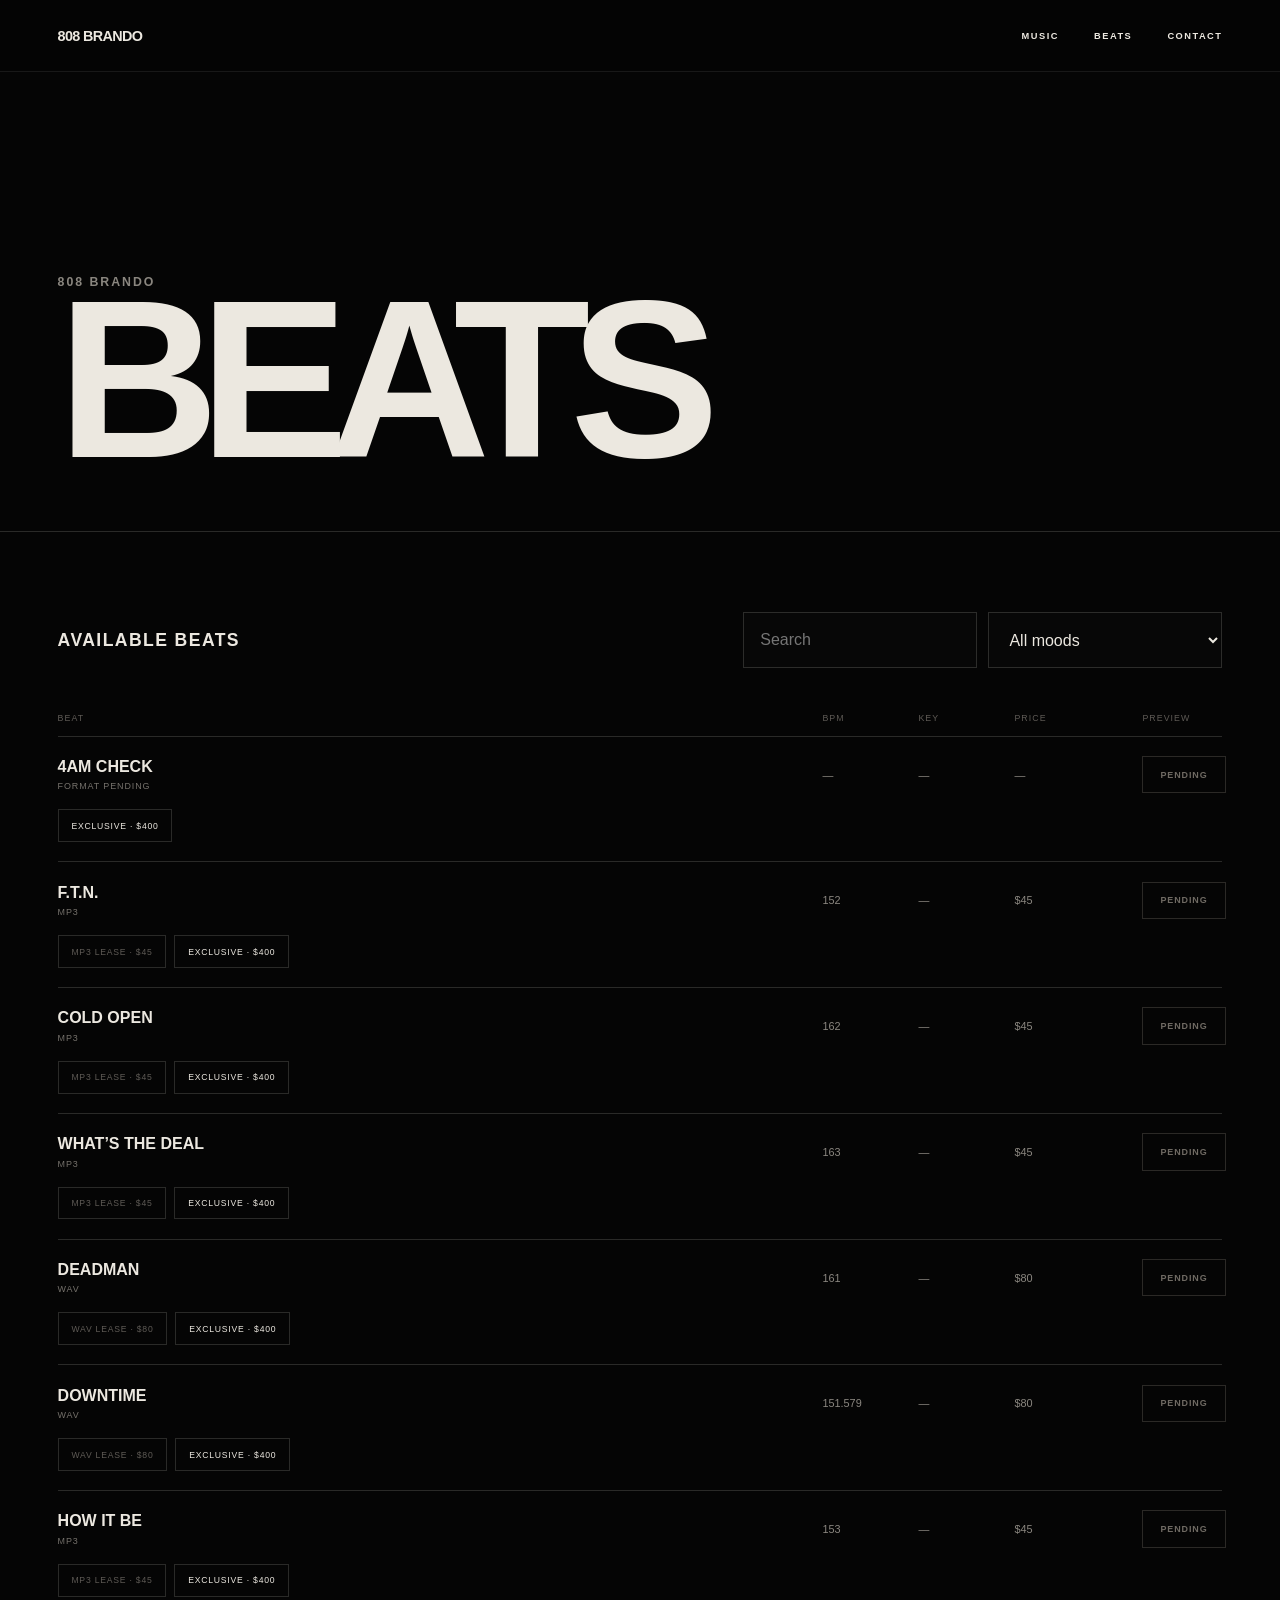
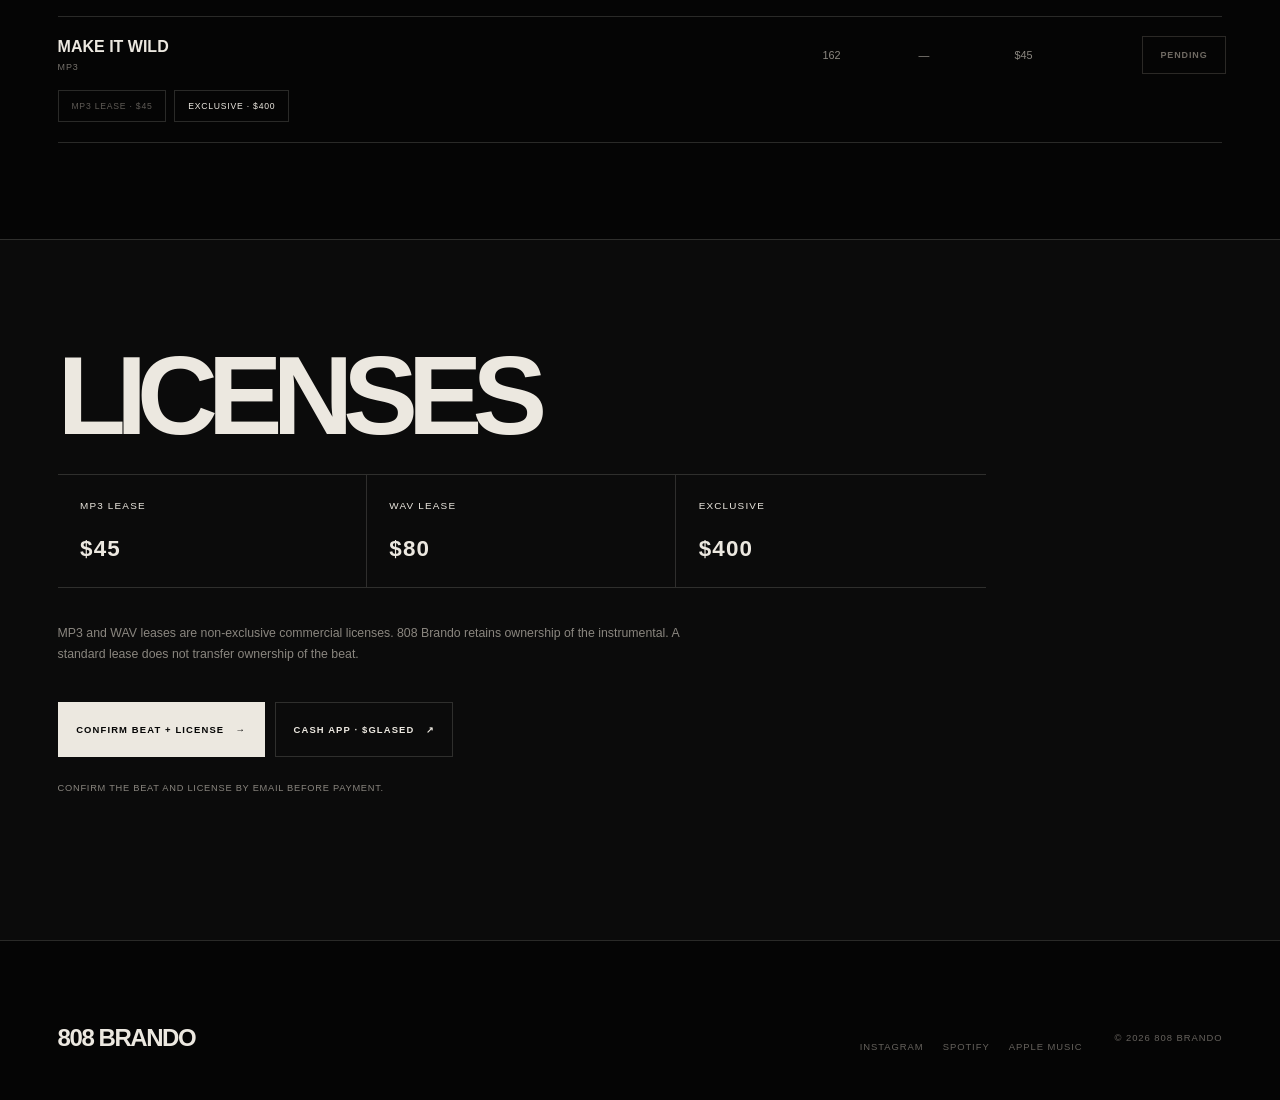
==== beats/index.html @ 71d43105 "Complete beats sharing metadata" ====
<!doctype html>
<html lang="en">
  <head>
    <meta charset="UTF-8" />
    <meta name="viewport" content="width=device-width, initial-scale=1" />
    <meta name="theme-color" content="#050505" />
    <meta name="description" content="808 Brando beats, previews, lease options, and contact." />
    <link rel="canonical" href="https://808brando.com/beats/" />
    <meta property="og:title" content="808 Brando — Beat Store" />
    <meta property="og:description" content="Beats, previews, lease options, and contact." />
    <meta property="og:type" content="website" />
    <meta property="og:url" content="https://808brando.com/beats/" />
    <meta property="og:image" content="https://808brando.com/4C8C915B-4C05-4F03-BF55-5BFD5AE3C4B6.png" />
    <meta name="twitter:card" content="summary_large_image" />
    <title>808 Brando — Beat Store</title>
    <link rel="icon" href="../assets/favicon.svg" type="image/svg+xml" />
    <link rel="stylesheet" href="../styles.css" />
    <script src="../script.js" defer></script>
  </head>
  <body data-page="beats">
    <a class="skip-link" href="#beat-store">Skip to beats</a>
    <header class="site-header" id="top">
      <a class="mini-mark" href="../index.html" aria-label="808 Brando home">808 Brando</a>
      <button class="menu-toggle" type="button" aria-expanded="false" aria-controls="site-nav"><span class="sr-only">Open menu</span><span></span><span></span></button>
      <nav class="site-nav" id="site-nav" aria-label="Primary navigation">
        <a href="../index.html#music">Music</a><a href="#beat-store">Beats</a><a href="../index.html#contact">Contact</a>
      </nav>
    </header>
    <main id="beat-store" class="store-page">
      <header class="store-hero"><p class="store-artist">808 Brando</p><h1>Beats</h1></header>
      <section class="store-interface" aria-labelledby="inventory-title">
        <div class="store-toolbar"><h2 id="inventory-title">Available beats</h2><div class="store-filters"><label><span class="sr-only">Search beats</span><input id="beat-search" type="search" placeholder="Search" /></label><label><span class="sr-only">Filter by mood</span><select id="beat-mood"><option value="">All moods</option></select></label></div></div>
        <div class="beat-table-head" aria-hidden="true"><span>Beat</span><span>BPM</span><span>Key</span><span>Price</span><span>Preview</span></div>
        <div class="beat-list" id="beat-list"></div>
      </section>
      <section class="license-note" aria-labelledby="licenses-title"><h2 id="licenses-title">Licenses</h2><div class="pricing-grid"><div><span>MP3 Lease</span><strong>$45</strong></div><div><span>WAV Lease</span><strong>$80</strong></div><div><span>Exclusive</span><strong>$400</strong></div></div><p>MP3 and WAV leases are non-exclusive commercial licenses. 808 Brando retains ownership of the instrumental. A standard lease does not transfer ownership of the beat.</p><div class="payment-actions"><a class="action action-light" href="mailto:contact@808brando.com?subject=Beat%20purchase%20inquiry">Confirm Beat + License <span aria-hidden="true">→</span></a><a class="action" href="https://cash.app/$Glased" target="_blank" rel="noopener" aria-label="Open Cash App for Glased">Cash App · $Glased <span aria-hidden="true">↗</span></a></div><p class="payment-note">Confirm the beat and license by email before payment.</p></section>
    </main>
    <footer class="site-footer"><a href="../index.html" class="footer-mark">808 Brando</a><nav aria-label="Artist links"><a href="https://www.instagram.com/808brando_" target="_blank" rel="noopener">Instagram</a><a href="https://open.spotify.com/artist/403LEb2BrQdkKDsTrq62Lx" target="_blank" rel="noopener">Spotify</a><a href="https://music.apple.com/us/artist/808-brando/1687278750" target="_blank" rel="noopener">Apple Music</a></nav><p>© <span id="year"></span> 808 Brando</p></footer>
  </body>
</html>
---- styles.css ----
:root{--black:#050505;--panel:#0b0b0b;--panel-2:#111;--white:#ece8e0;--muted:#77736d;--line:rgba(236,232,224,.16);--red:#a51c1c;--max:1440px;--pad:clamp(1.15rem,4.5vw,4.5rem)}
*{box-sizing:border-box}html{scroll-behavior:smooth;scroll-padding-top:4rem;background:var(--black)}body{margin:0;overflow-x:hidden;background:var(--black);color:var(--white);font-family:Arial,Helvetica,sans-serif}img{display:block;max-width:100%}a{color:inherit;text-decoration:none}button,input,select,textarea{font:inherit;color:inherit}button,a,select{touch-action:manipulation}button:focus-visible,a:focus-visible,input:focus-visible,select:focus-visible,textarea:focus-visible{outline:2px solid var(--white);outline-offset:3px}::selection{background:var(--red);color:#fff}
.sr-only,.skip-link:not(:focus){position:absolute;width:1px;height:1px;margin:-1px;padding:0;overflow:hidden;clip:rect(0,0,0,0);white-space:nowrap;border:0}.skip-link:focus{position:fixed;z-index:100;top:1rem;left:1rem;padding:.75rem 1rem;background:var(--white);color:var(--black)}
.site-header{position:fixed;z-index:50;top:0;left:0;right:0;height:4rem;display:flex;align-items:center;justify-content:space-between;padding:0 var(--pad);border-bottom:1px solid rgba(255,255,255,.08);background:rgba(5,5,5,.94);backdrop-filter:blur(12px)}.mini-mark{font-size:.9rem;font-weight:900;letter-spacing:-.05em}.menu-toggle{width:2.8rem;height:2.8rem;display:grid;place-content:center;gap:.38rem;border:0;background:transparent}.menu-toggle span:not(.sr-only){width:1.4rem;height:1px;background:currentColor}.site-nav{position:fixed;visibility:hidden;opacity:0;inset:4rem 0 0;display:flex;flex-direction:column;padding:2.4rem var(--pad);background:var(--black);transition:opacity .2s}.site-nav.open{visibility:visible;opacity:1}.site-nav a{padding:1rem 0;border-bottom:1px solid var(--line);font-size:clamp(2rem,12vw,4rem);font-weight:900;letter-spacing:-.06em;text-transform:uppercase}
.primary-project{padding:7rem var(--pad) 6rem;text-align:center}.artist-name{margin:0 auto 2rem;font-size:clamp(2.8rem,12vw,7.5rem);font-weight:900;line-height:.8;letter-spacing:-.085em;text-transform:uppercase}.primary-cover{width:min(100%,44rem);margin:0 auto;border:1px solid var(--line);background:#090909}.primary-cover img{width:100%;height:auto;object-fit:contain}.primary-release{margin:1.6rem auto 4.8rem}.primary-release h1{margin:0;font-size:clamp(3.5rem,16vw,9rem);font-weight:900;line-height:.8;letter-spacing:-.09em;text-transform:uppercase}.release-date{margin:1rem 0 0;color:var(--muted);font-size:.65rem;letter-spacing:.18em;text-transform:uppercase}
.tracklist-shell{max-width:58rem;margin:0 auto;text-align:left}.section-kicker{min-height:3.7rem;display:flex;align-items:center;justify-content:space-between;gap:1rem;border-bottom:1px solid var(--line);font-size:.58rem;letter-spacing:.14em;text-transform:uppercase}.section-kicker h2,.section-kicker h3{margin:0;font:inherit;font-weight:700}.section-kicker>span{color:var(--muted)}.tracklist{margin:0;padding:0;list-style:none}.track-row{min-height:5rem;display:grid;grid-template-columns:2rem 1fr auto;align-items:center;gap:.8rem;border-bottom:1px solid var(--line)}.track-row>span{color:#57544f;font-size:.62rem}.track-row strong{display:block;font-size:.84rem;letter-spacing:.04em;text-transform:uppercase}.track-row small{display:block;margin-top:.3rem;color:var(--muted);font-size:.58rem;letter-spacing:.09em}.audio-button{min-width:4.8rem;height:2.5rem;padding:0 .7rem;border:1px solid var(--line);background:transparent;font-size:.56rem;font-weight:700;letter-spacing:.1em;text-transform:uppercase}.audio-button:not(:disabled):hover{background:var(--white);color:var(--black)}.audio-button:disabled{color:#4e4b46}.preview-empty{color:#514e49;font-size:.7rem;text-align:center}.placeholder-row{color:#77736d}
.section-dark,.upcoming,.contact,.beats-teaser{padding:7rem var(--pad)}.section-dark{background:var(--panel)}.split-heading{max-width:var(--max);margin:0 auto 3rem;display:grid;gap:1.5rem}.section-index{margin:0 0 .8rem;color:#77736d;font-size:.6rem;font-weight:700;letter-spacing:.18em;text-transform:uppercase}.split-heading h2,.beats-copy h2,.store-hero h1,.license-note h2{margin:0;font-size:clamp(3.7rem,15vw,9rem);font-weight:900;line-height:.78;letter-spacing:-.09em;text-transform:uppercase}.split-heading>p,.beats-copy>p:not(.section-index),.store-hero>p:not(.section-index),.license-note>p:not(.section-index){max-width:25rem;margin:0;color:#8a867f;font-size:.77rem;line-height:1.65}.future-note{max-width:var(--max);margin:1rem auto 0;color:#4f4c48;font-size:.57rem;letter-spacing:.12em;text-transform:uppercase}
.vault{position:relative;border-block:1px solid #161616}.vault:before{content:'PRIVATE';position:absolute;top:5.6rem;right:var(--pad);color:#151515;font-size:clamp(4rem,16vw,11rem);font-weight:900;line-height:1;letter-spacing:-.08em;pointer-events:none}.vault .split-heading,.vault-list,.vault .future-note{position:relative}.vault-list,.release-grid,.upcoming-grid,.concept-block{max-width:var(--max);margin-left:auto;margin-right:auto}.vault-row{min-height:6rem;display:grid;grid-template-columns:1fr auto;align-items:center;gap:1rem;border-top:1px solid var(--line)}.vault-row:last-child{border-bottom:1px solid var(--line)}.vault-row>img{width:4rem;height:4rem;object-fit:cover}.vault-row>div span{color:#55514c;font-size:.55rem}.vault-row h3{margin:.2rem 0;font-size:1rem;text-transform:uppercase}.vault-row p{margin:0;color:var(--muted);font-size:.58rem;letter-spacing:.1em;text-transform:uppercase}
.empty-state,.beats-empty{min-height:9rem;display:grid;place-items:center;border-block:1px solid var(--line);color:#5d5954;font-size:.64rem;letter-spacing:.14em;text-align:center;text-transform:uppercase}.upcoming{background:var(--black)}.upcoming-grid{display:grid;border-top:1px solid var(--line)}.upcoming-card{min-height:10rem;padding:1.4rem 0;display:grid;grid-template-columns:2.2rem 1fr;align-content:center;border-bottom:1px solid var(--line)}.upcoming-card>span{color:#514e49;font-size:.57rem}.upcoming-card h3{margin:0;font-size:clamp(2rem,10vw,5rem);line-height:.9;letter-spacing:-.065em;text-transform:uppercase}.upcoming-card p{grid-column:2;margin:.6rem 0 0;color:#585550;font-size:.57rem;letter-spacing:.12em;text-transform:uppercase}.concept-block{margin-top:6rem}.concept-rail{display:grid;grid-auto-flow:column;grid-auto-columns:min(82vw,34rem);gap:1rem;overflow-x:auto;padding:1.25rem 0;scroll-snap-type:x mandatory;scrollbar-width:none}.concept-rail::-webkit-scrollbar{display:none}.concept-rail figure{margin:0;scroll-snap-align:start}.concept-rail img{width:100%;aspect-ratio:1;object-fit:cover;border:1px solid var(--line)}.concept-rail figcaption{margin-top:.75rem;color:#65615b;font-size:.56rem;letter-spacing:.12em;text-transform:uppercase}
.out-now{border-block:1px solid #161616}.release-grid{display:grid;gap:2rem}.release-card img{width:100%;height:auto;aspect-ratio:1;object-fit:cover}.release-card h3{margin:1rem 0;font-size:1.4rem;text-transform:uppercase}.stream-links{display:flex;flex-wrap:wrap;gap:.55rem}.stream-links a{padding:.75rem 1rem;border:1px solid var(--line);font-size:.57rem;font-weight:700;letter-spacing:.1em;text-transform:uppercase}.stream-links a:hover{background:var(--white);color:var(--black)}
.beats-teaser{max-width:var(--max);margin:0 auto;display:grid;gap:4rem;border-bottom:1px solid var(--line)}.beats-copy h2{font-size:clamp(5.5rem,25vw,15rem)}.beats-copy>p:not(.section-index){margin:1.2rem 0 2rem}.action{min-height:3.4rem;padding:0 1.1rem;display:inline-flex;align-items:center;justify-content:center;gap:.7rem;border:1px solid var(--line);background:transparent;font-size:.59rem;font-weight:700;letter-spacing:.12em;text-transform:uppercase}.action-light{background:var(--white);color:var(--black)}.action-light:hover{background:var(--red);color:#fff}.beats-preview{border-top:1px solid var(--line)}
.contact{background:var(--panel)}.inquiry-form{max-width:var(--max);margin:0 auto;display:grid;gap:1.2rem}.inquiry-form label>span{display:block;margin-bottom:.65rem;color:#77736d;font-size:.56rem;letter-spacing:.14em;text-transform:uppercase}input,select,textarea{width:100%;border:1px solid var(--line);border-radius:0;background:#070707;padding:1rem}input,select{min-height:3.5rem}textarea{resize:vertical}.full-field{grid-column:1/-1}.form-submit{display:flex;flex-wrap:wrap;align-items:center;gap:1rem}.form-status{margin:0;color:#77736d;font-size:.62rem;letter-spacing:.08em}.fan-signup{padding:5rem var(--pad);display:grid;gap:2.5rem;align-items:end;border-top:1px solid var(--line)}.fan-signup h2{margin:0;font-size:clamp(2.8rem,12vw,6rem);line-height:.85;letter-spacing:-.07em;text-transform:uppercase}.fan-signup>div>p:last-child{max-width:27rem;color:var(--muted);font-size:.72rem;line-height:1.6}.fan-signup form{display:grid;grid-template-columns:1fr auto}.fan-signup input{border-right:0}.fan-signup button{padding:0 1rem;border:1px solid var(--line);background:var(--white);color:var(--black);font-size:.59rem;font-weight:700;letter-spacing:.1em;text-transform:uppercase}.fan-signup .form-status{grid-column:1/-1;margin-top:.7rem}
.site-footer{min-height:12rem;padding:3rem var(--pad);display:grid;gap:2rem;align-items:end;border-top:1px solid var(--line);color:#66625d;font-size:.59rem;letter-spacing:.1em;text-transform:uppercase}.footer-mark{color:var(--white);font-size:1.5rem;font-weight:900;letter-spacing:-.06em}
.store-page{padding-top:4rem}.store-hero{min-height:58svh;padding:7rem var(--pad) 4rem;display:flex;flex-direction:column;justify-content:flex-end;border-bottom:1px solid var(--line)}.store-hero h1{font-size:clamp(4.8rem,21vw,13rem)}.store-hero>p:not(.section-index){margin-top:1.5rem}.store-interface{padding:5rem var(--pad) 8rem}.store-toolbar{max-width:var(--max);margin:0 auto 2rem;display:grid;gap:1.5rem}.store-toolbar h2{margin:0;font-size:1.1rem;letter-spacing:.08em;text-transform:uppercase}.store-filters{display:grid;grid-template-columns:1fr 1fr;gap:.7rem}.beat-table-head,.beat-list{max-width:var(--max);margin:0 auto}.beat-table-head{display:none;padding:.8rem 0;border-bottom:1px solid var(--line);color:#5f5b56;font-size:.55rem;letter-spacing:.12em;text-transform:uppercase}.beat-row{padding:1.2rem 0;display:grid;grid-template-columns:1fr auto;gap:1rem;border-bottom:1px solid var(--line)}.beat-title h3{margin:0;font-size:1rem;text-transform:uppercase}.beat-title p{margin:.35rem 0 0;color:var(--muted);font-size:.56rem;letter-spacing:.1em;text-transform:uppercase}.beat-row>span{display:none;color:#8b8780;font-size:.68rem}.beat-row>.audio-button{grid-column:2;grid-row:1}.beat-actions{grid-column:1/-1;display:flex;flex-wrap:wrap;gap:.5rem}.beat-actions a{padding:.65rem .8rem;border:1px solid var(--line);font-size:.54rem;letter-spacing:.09em;text-transform:uppercase}.license-note{padding:7rem var(--pad);border-top:1px solid var(--line);background:var(--panel)}.license-note h2{font-size:clamp(3rem,13vw,7rem)}.license-note>p:not(.section-index){margin:1.2rem 0 2rem}
.reveal{opacity:0;transform:translateY(16px);transition:opacity .55s ease,transform .55s ease}.reveal.visible{opacity:1;transform:none}
@media(min-width:700px){.site-header{height:4.5rem}.menu-toggle{display:none}.site-nav{position:static;visibility:visible;opacity:1;display:flex;flex-direction:row;gap:2.2rem;padding:0;background:none}.site-nav a{padding:.3rem 0;border:0;font-size:.58rem;letter-spacing:.16em}.primary-project{padding-top:9rem}.split-heading{grid-template-columns:1fr auto;align-items:end}.split-heading>p{text-align:right}.upcoming-grid{grid-template-columns:1fr 1fr}.upcoming-card:nth-child(odd){border-right:1px solid var(--line);padding-right:2rem}.upcoming-card:nth-child(even){padding-left:2rem}.concept-rail{grid-auto-columns:min(52vw,34rem)}.release-grid{grid-template-columns:repeat(2,1fr)}.beats-teaser{grid-template-columns:1.1fr .9fr;align-items:end}.inquiry-form{grid-template-columns:1fr 1fr}.fan-signup{grid-template-columns:1fr minmax(22rem,.7fr)}.site-footer{grid-template-columns:1fr 1fr auto}.store-toolbar{grid-template-columns:1fr auto;align-items:center}.store-filters{min-width:28rem}.beat-table-head{display:grid;grid-template-columns:minmax(15rem,1fr) 5rem 5rem 7rem 5rem;gap:1rem}.beat-row{grid-template-columns:minmax(15rem,1fr) 5rem 5rem 7rem 5rem;align-items:center}.beat-row>span{display:block}.beat-row>.audio-button{grid-column:auto;grid-row:auto}.beat-actions{grid-column:1/-1}}
@media(min-width:1050px){.primary-project{padding-bottom:9rem}.primary-release{margin-bottom:6rem}.section-dark,.upcoming,.contact,.beats-teaser{padding-top:9rem;padding-bottom:9rem}.concept-rail{grid-auto-flow:initial;grid-template-columns:repeat(5,1fr);overflow:visible}.concept-rail figcaption{font-size:.5rem}.release-grid{grid-template-columns:repeat(3,1fr)}}
@media(prefers-reduced-motion:reduce){html{scroll-behavior:auto}.reveal{opacity:1;transform:none;transition:none}}
.track-info{min-width:0;padding:.9rem 0}.track-title-button{width:100%;padding:0;display:flex;align-items:center;justify-content:space-between;gap:1rem;border:0;background:transparent;text-align:left;cursor:pointer}.track-title-button>span{flex:0 0 auto;color:#858079;font-size:.52rem;font-weight:700;letter-spacing:.1em;text-transform:uppercase}.track-streams{display:flex;flex-wrap:wrap;gap:.45rem;margin-top:.75rem}.track-streams[hidden]{display:none}.track-streams a{padding:.55rem .7rem;border:1px solid var(--line);font-size:.52rem;font-weight:700;letter-spacing:.08em;text-transform:uppercase}.track-streams a:hover{background:var(--white);color:var(--black)}.preview-status{max-width:6.2rem;color:#77736d;font-size:.5rem;font-weight:700;letter-spacing:.08em;text-align:right;text-transform:uppercase}

/* Final artist-site refinement */
.mini-mark{text-transform:uppercase;letter-spacing:-.045em}.primary-project{--artist-shift:0rem;--artist-scale:1;--artist-opacity:1;--cover-scale:1;padding-top:6rem;padding-bottom:5rem}.artist-name{max-width:var(--max);margin:0 auto 1.35rem;font-size:clamp(2.9rem,13vw,6rem);transition:opacity .15s linear;transform:translateY(var(--artist-shift)) scale(var(--artist-scale));opacity:var(--artist-opacity)}.project-grid{max-width:var(--max);margin:0 auto}.project-visual{min-width:0}.primary-cover{width:min(100%,43rem);overflow:hidden;transform:scale(var(--cover-scale));transform-origin:center 42%;will-change:transform}.primary-cover img{aspect-ratio:1;object-fit:contain}.primary-release{margin:1.45rem auto 3.3rem}.primary-release h1{font-size:clamp(3rem,14vw,7.5rem);line-height:.84}.release-date{margin-top:.85rem;color:#aaa59d}.tracklist-shell{width:100%}.track-row{min-height:4.55rem;grid-template-columns:1.5rem minmax(0,1fr) auto;gap:.65rem}.track-info{padding:.72rem 0}.track-row strong{font-size:clamp(.75rem,3.25vw,.9rem)}.track-streams-direct{display:flex;flex-wrap:wrap;gap:.35rem;margin-top:.58rem}.track-streams-direct a{min-height:2.15rem;padding:0 .58rem;display:inline-flex;align-items:center;border:1px solid var(--line);color:#bcb7ae;font-size:.48rem;font-weight:700;letter-spacing:.08em;text-transform:uppercase}.track-streams-direct a:hover{background:var(--white);color:var(--black)}.preview-status{padding-right:.15rem}.audio-control{width:8.1rem;display:grid;grid-template-columns:auto minmax(2.5rem,1fr);align-items:center;gap:.38rem .5rem}.audio-control time{grid-column:1/-1;color:#76716b;font-size:.46rem;letter-spacing:.04em;text-align:right}.audio-progress{width:100%;height:2px;border:0;border-radius:0;accent-color:var(--white)}.audio-control.pending .audio-progress,.audio-control.pending time{display:none}.audio-button{min-width:4.35rem;height:2.35rem}.release-grid{gap:2.4rem 1.25rem}.release-card{min-width:0}.release-card img{border:1px solid rgba(236,232,224,.08)}.release-card h3{margin:.9rem 0 .72rem;font-size:1.05rem;letter-spacing:.02em}.stream-links{gap:.4rem}.stream-links a{min-height:2.65rem;padding:.65rem .72rem;display:inline-flex;align-items:center}.out-now .split-heading{margin-bottom:2.2rem}.upcoming{padding-top:6rem;padding-bottom:6rem}.upcoming-card p,.concept-rail figcaption{display:none}.concept-block{margin-top:4rem}.concept-rail{grid-auto-columns:min(78vw,30rem);gap:.7rem}.beats-teaser{max-width:none;min-height:22rem;padding-top:5rem;padding-bottom:5rem;display:flex;align-items:flex-end;justify-content:space-between;gap:2rem}.beats-copy h2{font-size:clamp(4.5rem,22vw,12rem)}.beats-copy .action{margin-top:1.5rem}.contact-direct{max-width:var(--max);margin:0 auto;border-top:1px solid var(--line);padding-top:2rem}.contact-types{display:flex;flex-wrap:wrap;gap:.55rem 1.3rem;color:#8e8981;font-size:.56rem;font-weight:700;letter-spacing:.14em;text-transform:uppercase}.contact-email{display:inline-block;margin-top:2.4rem;font-size:clamp(1.45rem,7vw,4.5rem);font-weight:900;letter-spacing:-.055em;line-height:.95}.contact-email:hover{color:#aaa59d}.fan-signup{padding-top:3.5rem;padding-bottom:3.5rem;gap:1.5rem}.fan-signup h2{font-size:clamp(2.2rem,8vw,4.5rem)}.fan-signup form{width:100%;max-width:31rem}.fan-signup input,.fan-signup button{min-height:3.25rem}.fan-signup :disabled{opacity:.48;cursor:not-allowed}.site-footer{min-height:10rem}.site-footer nav{display:flex;flex-wrap:wrap;gap:.7rem 1.2rem}.site-footer nav a:hover{color:var(--white)}
.store-hero{min-height:48svh;padding-top:8rem}.store-artist{margin:0 0 .65rem;color:#908b83;font-size:.66rem;font-weight:700;letter-spacing:.16em;text-transform:uppercase}.store-hero h1{font-size:clamp(5.5rem,25vw,14rem)}.store-interface{padding-top:4rem;padding-bottom:6rem}.store-filters input:disabled,.store-filters select:disabled{opacity:.45}.beat-row>.audio-control{grid-column:2;grid-row:1}.pricing-grid{max-width:58rem;margin:2.2rem 0;display:grid;border-top:1px solid var(--line)}.pricing-grid>div{min-height:4.4rem;display:flex;align-items:center;justify-content:space-between;gap:1rem;border-bottom:1px solid var(--line);font-size:.62rem;letter-spacing:.12em;text-transform:uppercase}.pricing-grid strong{font-size:1rem}.license-note>p:not(.section-index){max-width:42rem;margin:1.5rem 0 2rem}.license-note .action{margin-top:.4rem}
.beat-actions span{padding:.65rem .8rem;border:1px solid var(--line);color:#5f5b56;font-size:.54rem;letter-spacing:.09em;text-transform:uppercase}
.payment-actions{display:flex;flex-wrap:wrap;gap:.65rem}.payment-note{font-size:.58rem!important;letter-spacing:.08em;text-transform:uppercase}.audio-control.pending .audio-button{min-width:5.2rem;color:#6f6a63;border-color:#2b2926}
@media(max-width:420px){.primary-project{padding-left:.95rem;padding-right:.95rem}.track-row{grid-template-columns:1.35rem minmax(0,1fr) auto}.audio-control{width:6.75rem;grid-template-columns:auto 1fr}.audio-button{min-width:3.85rem;padding:0 .5rem}.track-streams-direct a{padding:0 .5rem}.contact-email{font-size:clamp(1.25rem,6.4vw,2rem)}.split-heading h2{font-size:2.8rem}.concept-block{min-width:0}.concept-rail{width:100%;max-width:calc(100vw - 2 * var(--pad))}}
@media(min-width:700px){.primary-project{padding-top:8rem}.artist-name{margin-bottom:2rem}.release-grid{grid-template-columns:repeat(3,1fr)}.beats-teaser{padding-left:var(--pad);padding-right:var(--pad)}.fan-signup{grid-template-columns:minmax(0,1fr) minmax(22rem,.72fr);align-items:center}.site-footer{grid-template-columns:1fr auto auto;align-items:end}.site-footer nav{justify-content:center}.store-hero{min-height:52svh}.pricing-grid{grid-template-columns:repeat(3,1fr);border-bottom:1px solid var(--line)}.pricing-grid>div{min-height:7rem;padding:1rem 1.4rem;display:grid;align-content:center;justify-content:start;border-right:1px solid var(--line);border-bottom:0}.pricing-grid>div:last-child{border-right:0}.pricing-grid strong{margin-top:.55rem;font-size:1.4rem}.beat-row>.audio-control{grid-column:auto;grid-row:auto}}
@media(min-width:1050px){.primary-project{padding-top:8.5rem}.project-grid{display:grid;grid-template-columns:minmax(0,1.05fr) minmax(30rem,.95fr);gap:clamp(3rem,6vw,7rem);align-items:start;text-align:left}.project-visual{position:sticky;top:6.2rem}.primary-cover{width:100%;margin:0}.primary-release{margin:1.8rem 0 0}.primary-release h1{font-size:clamp(4.6rem,7vw,7.2rem)}.tracklist-shell{padding-top:.25rem}.track-row{min-height:5.15rem}.section-dark,.upcoming,.contact{padding-top:7.5rem;padding-bottom:7.5rem}.concept-rail{grid-template-columns:repeat(5,1fr);gap:.8rem}.beats-teaser{min-height:26rem;padding-top:7rem;padding-bottom:7rem}.store-interface{padding-top:5rem}}
@media(prefers-reduced-motion:reduce){.artist-name,.primary-cover{transform:none!important;opacity:1!important;transition:none!important}}
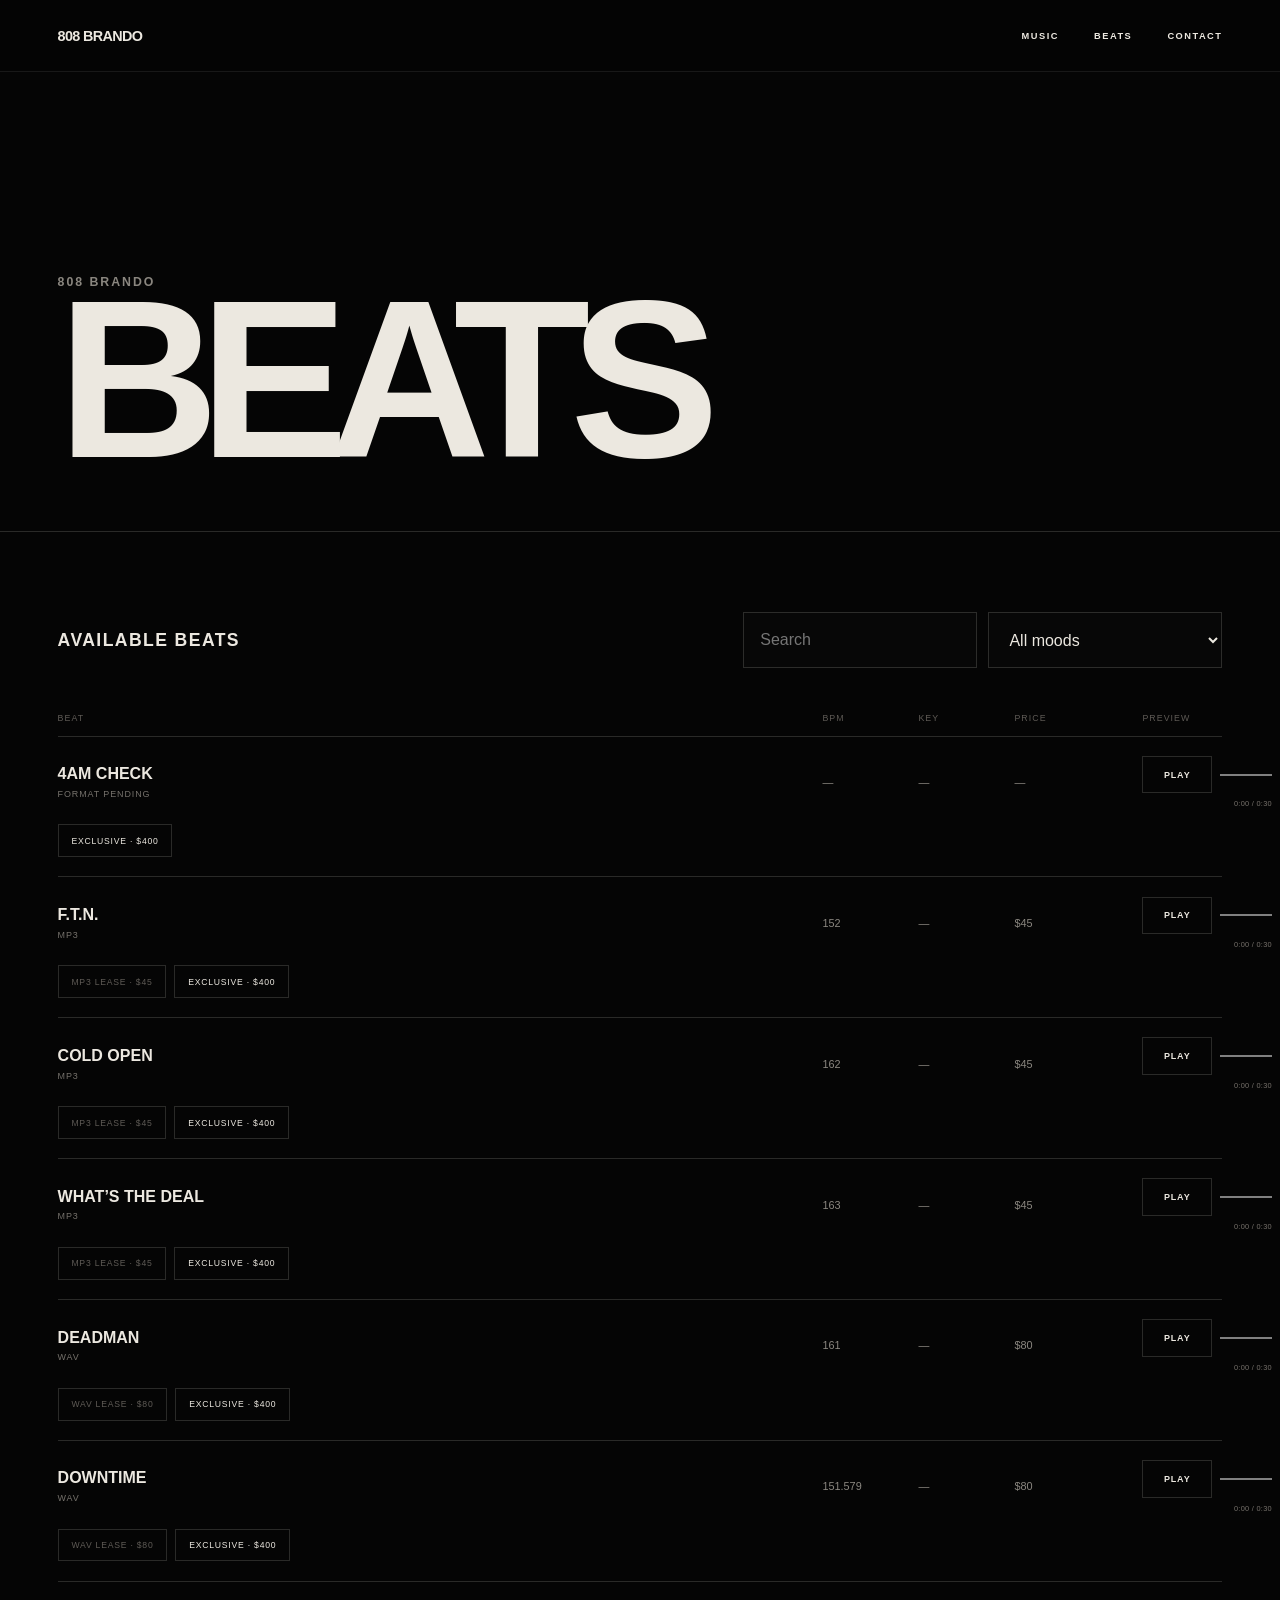
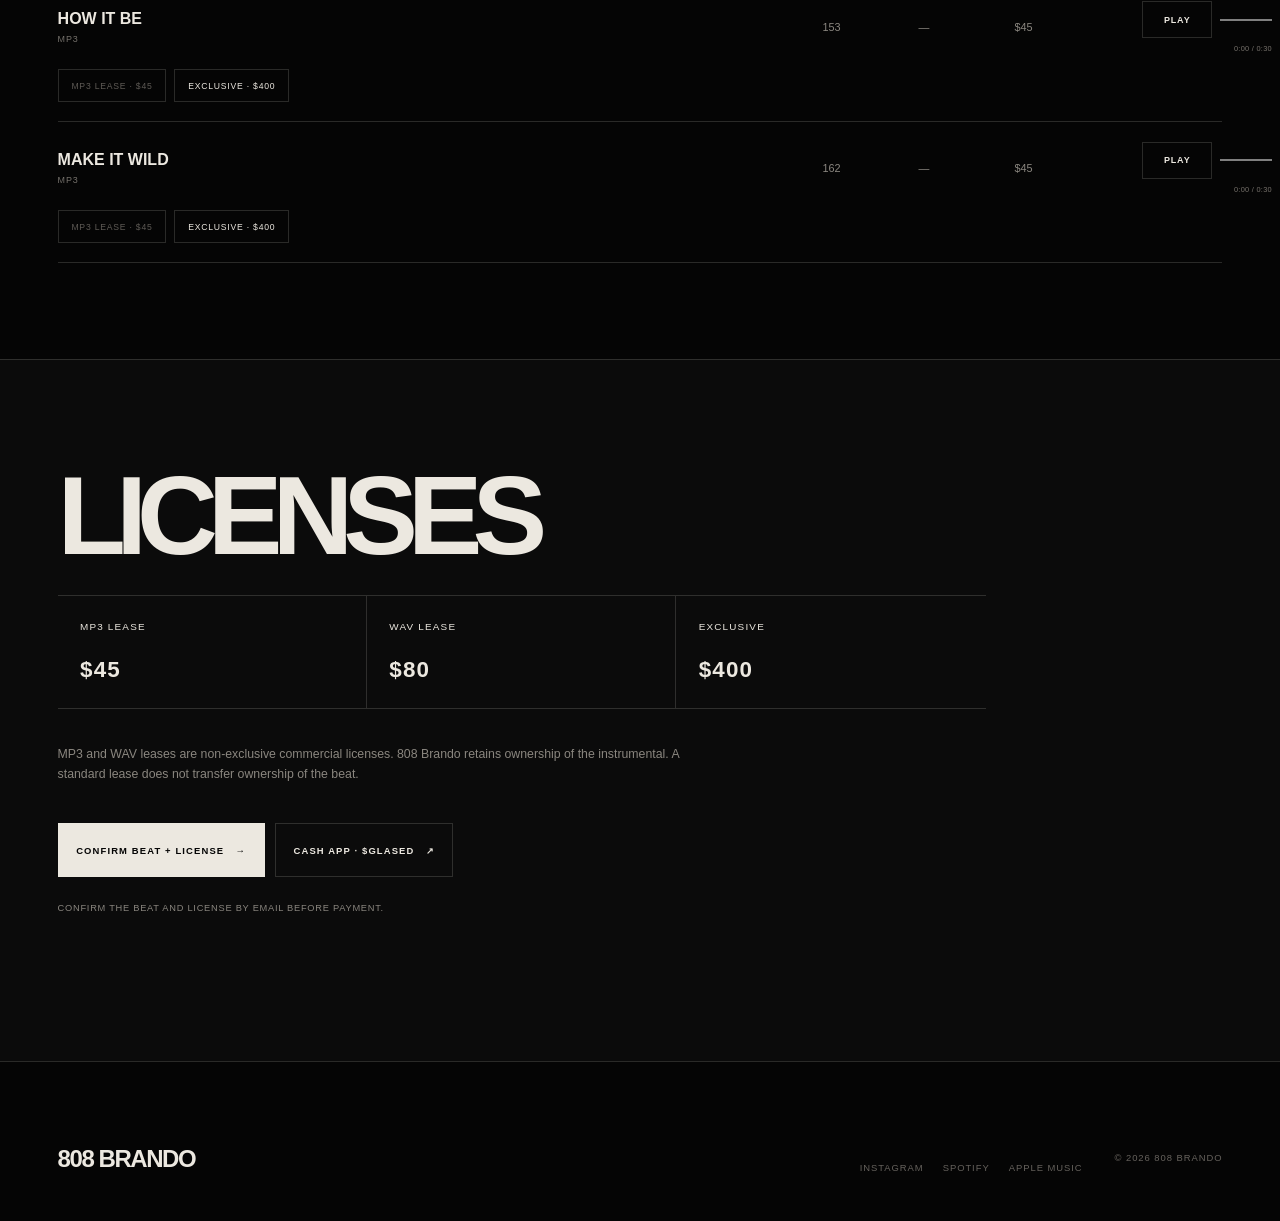
==== commit 878197dc: "Version beats page player" ====
--- a/beats/index.html
+++ b/beats/index.html
@@ -14,8 +14,8 @@
     <meta name="twitter:card" content="summary_large_image" />
     <title>808 Brando — Beat Store</title>
     <link rel="icon" href="../assets/favicon.svg" type="image/svg+xml" />
-    <link rel="stylesheet" href="../styles.css" />
-    <script src="../script.js" defer></script>
+    <link rel="stylesheet" href="../styles.css?v=20260902" />
+    <script src="../script.js?v=20260902b" defer></script>
   </head>
   <body data-page="beats">
     <a class="skip-link" href="#beat-store">Skip to beats</a>
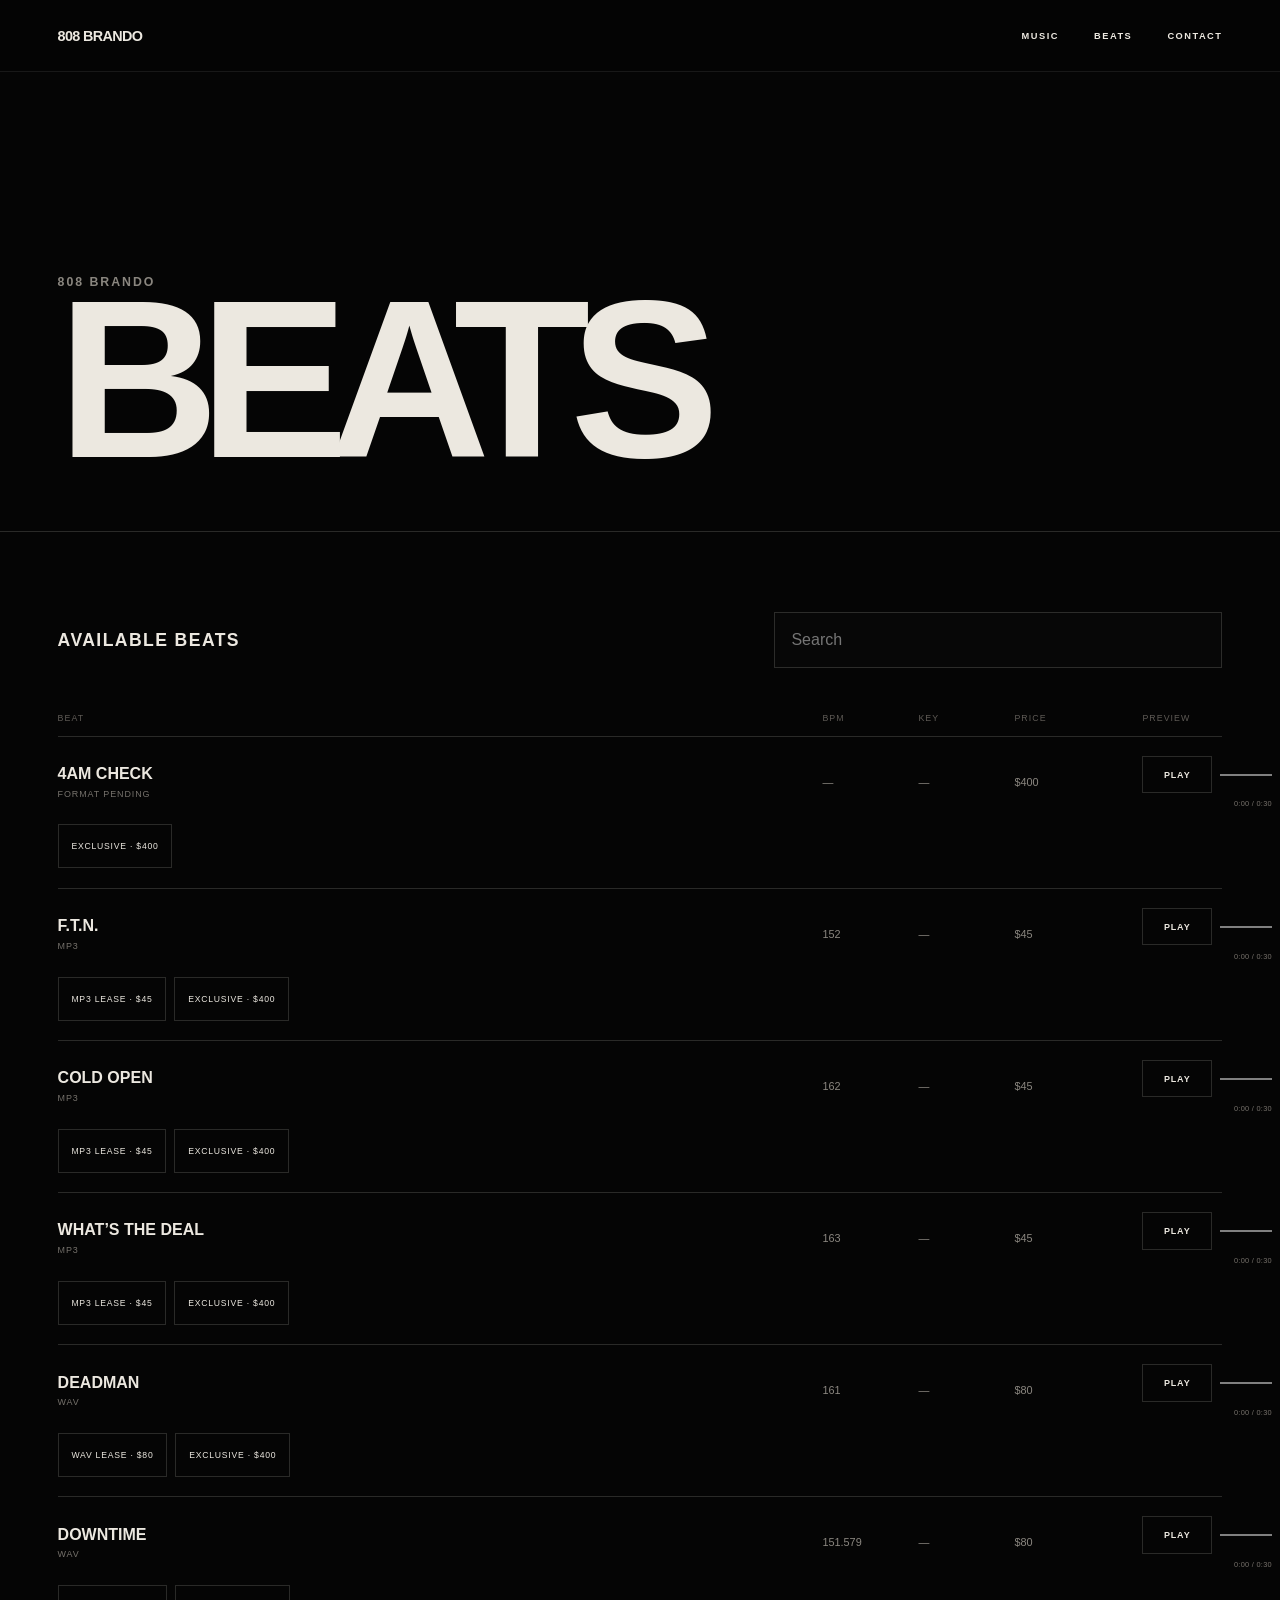
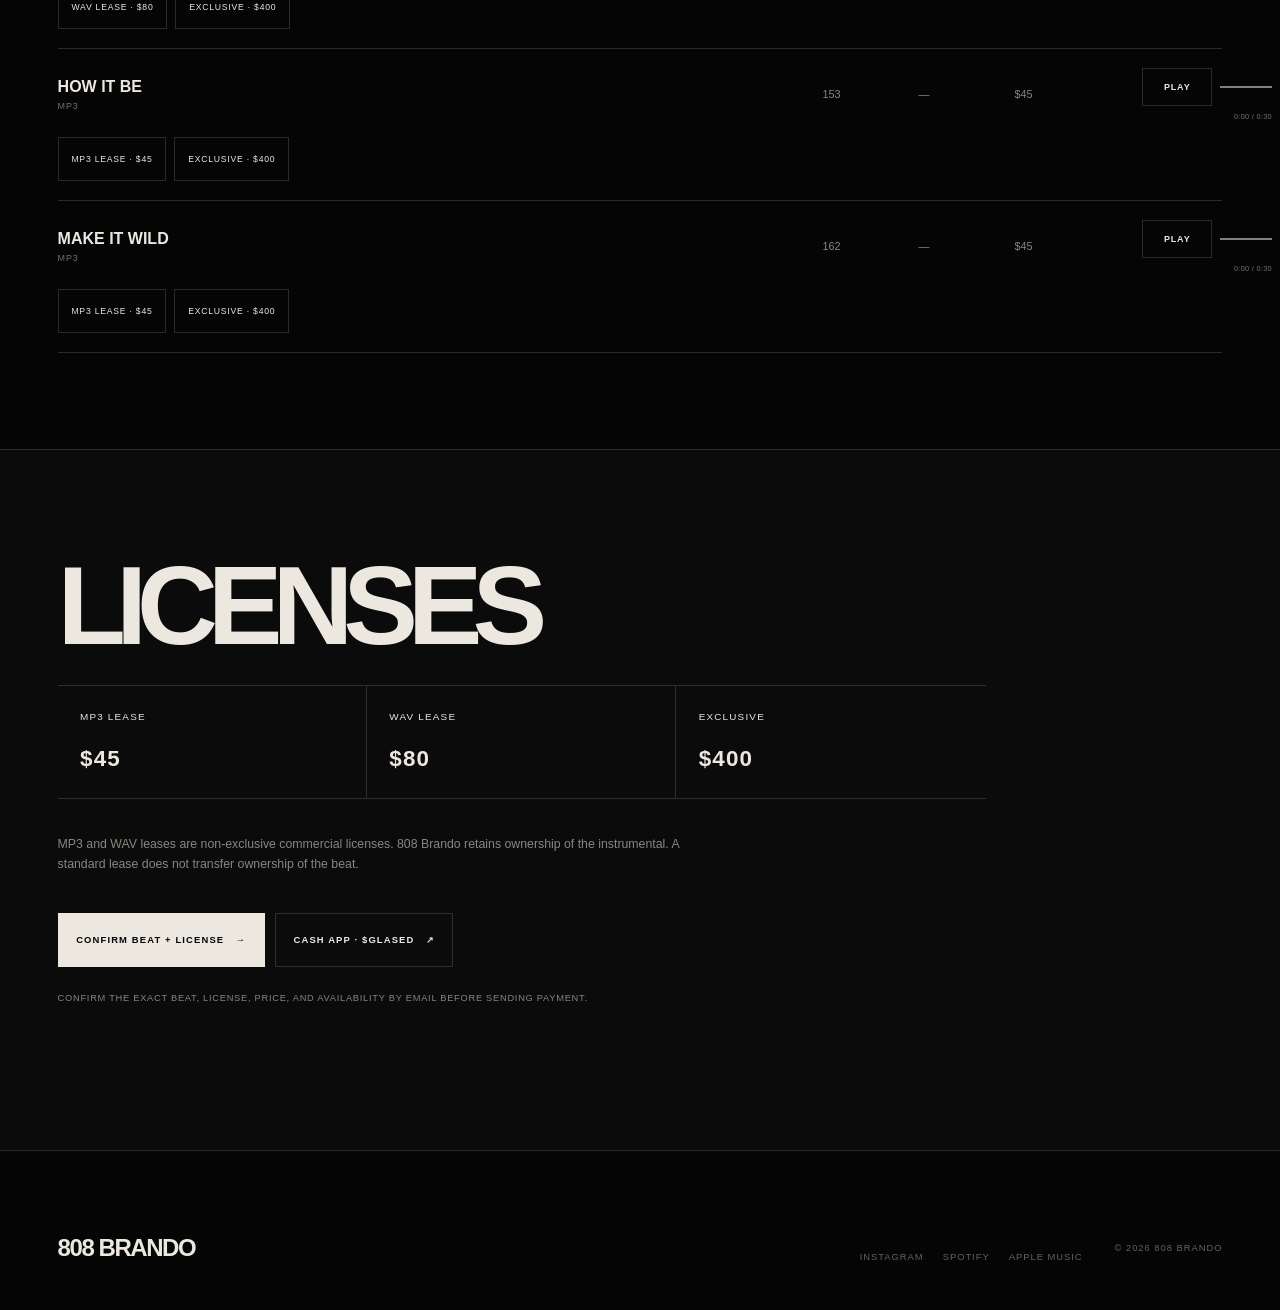
==== commit e795c1b9: "Fix beat purchases and launch cleanup" ====
--- a/beats/index.html
+++ b/beats/index.html
@@ -14,8 +14,8 @@
     <meta name="twitter:card" content="summary_large_image" />
     <title>808 Brando — Beat Store</title>
     <link rel="icon" href="../assets/favicon.svg" type="image/svg+xml" />
-    <link rel="stylesheet" href="../styles.css?v=20260902" />
-    <script src="../script.js?v=20260902b" defer></script>
+    <link rel="stylesheet" href="../styles.css?v=20260902c" />
+    <script src="../script.js?v=20260902c" defer></script>
   </head>
   <body data-page="beats">
     <a class="skip-link" href="#beat-store">Skip to beats</a>
@@ -33,7 +33,7 @@
         <div class="beat-table-head" aria-hidden="true"><span>Beat</span><span>BPM</span><span>Key</span><span>Price</span><span>Preview</span></div>
         <div class="beat-list" id="beat-list"></div>
       </section>
-      <section class="license-note" aria-labelledby="licenses-title"><h2 id="licenses-title">Licenses</h2><div class="pricing-grid"><div><span>MP3 Lease</span><strong>$45</strong></div><div><span>WAV Lease</span><strong>$80</strong></div><div><span>Exclusive</span><strong>$400</strong></div></div><p>MP3 and WAV leases are non-exclusive commercial licenses. 808 Brando retains ownership of the instrumental. A standard lease does not transfer ownership of the beat.</p><div class="payment-actions"><a class="action action-light" href="mailto:contact@808brando.com?subject=Beat%20purchase%20inquiry">Confirm Beat + License <span aria-hidden="true">→</span></a><a class="action" href="https://cash.app/$Glased" target="_blank" rel="noopener" aria-label="Open Cash App for Glased">Cash App · $Glased <span aria-hidden="true">↗</span></a></div><p class="payment-note">Confirm the beat and license by email before payment.</p></section>
+      <section class="license-note" aria-labelledby="licenses-title"><h2 id="licenses-title">Licenses</h2><div class="pricing-grid"><div><span>MP3 Lease</span><strong>$45</strong></div><div><span>WAV Lease</span><strong>$80</strong></div><div><span>Exclusive</span><strong>$400</strong></div></div><p>MP3 and WAV leases are non-exclusive commercial licenses. 808 Brando retains ownership of the instrumental. A standard lease does not transfer ownership of the beat.</p><div class="payment-actions"><a class="action action-light" href="mailto:contact@808brando.com?subject=Beat%20purchase%20inquiry">Confirm Beat + License <span aria-hidden="true">→</span></a><a class="action" href="https://cash.app/$Glased" target="_blank" rel="noopener" aria-label="Open Cash App for Glased">Cash App · $Glased <span aria-hidden="true">↗</span></a></div><p class="payment-note">Confirm the exact beat, license, price, and availability by email before sending payment.</p></section>
     </main>
     <footer class="site-footer"><a href="../index.html" class="footer-mark">808 Brando</a><nav aria-label="Artist links"><a href="https://www.instagram.com/808brando_" target="_blank" rel="noopener">Instagram</a><a href="https://open.spotify.com/artist/403LEb2BrQdkKDsTrq62Lx" target="_blank" rel="noopener">Spotify</a><a href="https://music.apple.com/us/artist/808-brando/1687278750" target="_blank" rel="noopener">Apple Music</a></nav><p>© <span id="year"></span> 808 Brando</p></footer>
   </body>
--- a/styles.css
+++ b/styles.css
@@ -27,3 +27,13 @@
 @media(min-width:700px){.primary-project{padding-top:8rem}.artist-name{margin-bottom:2rem}.release-grid{grid-template-columns:repeat(3,1fr)}.beats-teaser{padding-left:var(--pad);padding-right:var(--pad)}.fan-signup{grid-template-columns:minmax(0,1fr) minmax(22rem,.72fr);align-items:center}.site-footer{grid-template-columns:1fr auto auto;align-items:end}.site-footer nav{justify-content:center}.store-hero{min-height:52svh}.pricing-grid{grid-template-columns:repeat(3,1fr);border-bottom:1px solid var(--line)}.pricing-grid>div{min-height:7rem;padding:1rem 1.4rem;display:grid;align-content:center;justify-content:start;border-right:1px solid var(--line);border-bottom:0}.pricing-grid>div:last-child{border-right:0}.pricing-grid strong{margin-top:.55rem;font-size:1.4rem}.beat-row>.audio-control{grid-column:auto;grid-row:auto}}
 @media(min-width:1050px){.primary-project{padding-top:8.5rem}.project-grid{display:grid;grid-template-columns:minmax(0,1.05fr) minmax(30rem,.95fr);gap:clamp(3rem,6vw,7rem);align-items:start;text-align:left}.project-visual{position:sticky;top:6.2rem}.primary-cover{width:100%;margin:0}.primary-release{margin:1.8rem 0 0}.primary-release h1{font-size:clamp(4.6rem,7vw,7.2rem)}.tracklist-shell{padding-top:.25rem}.track-row{min-height:5.15rem}.section-dark,.upcoming,.contact{padding-top:7.5rem;padding-bottom:7.5rem}.concept-rail{grid-template-columns:repeat(5,1fr);gap:.8rem}.beats-teaser{min-height:26rem;padding-top:7rem;padding-bottom:7rem}.store-interface{padding-top:5rem}}
 @media(prefers-reduced-motion:reduce){.artist-name,.primary-cover{transform:none!important;opacity:1!important;transition:none!important}}
+
+/* Functional beat-store actions */
+.beat-actions a{min-height:2.75rem;display:inline-flex;align-items:center}
+.beat-actions a:hover,.beat-actions a:focus-visible{background:var(--white);color:var(--black)}
+.store-filters.single-filter{grid-template-columns:minmax(0,1fr)}
+
+@media(max-width:699px){
+  .site-nav{position:absolute;z-index:1;inset:100% 0 auto;min-height:calc(100svh - 4rem);overflow-y:auto;background:#050505;border-top:1px solid rgba(255,255,255,.12)}
+  .site-nav a{color:#fff}
+}
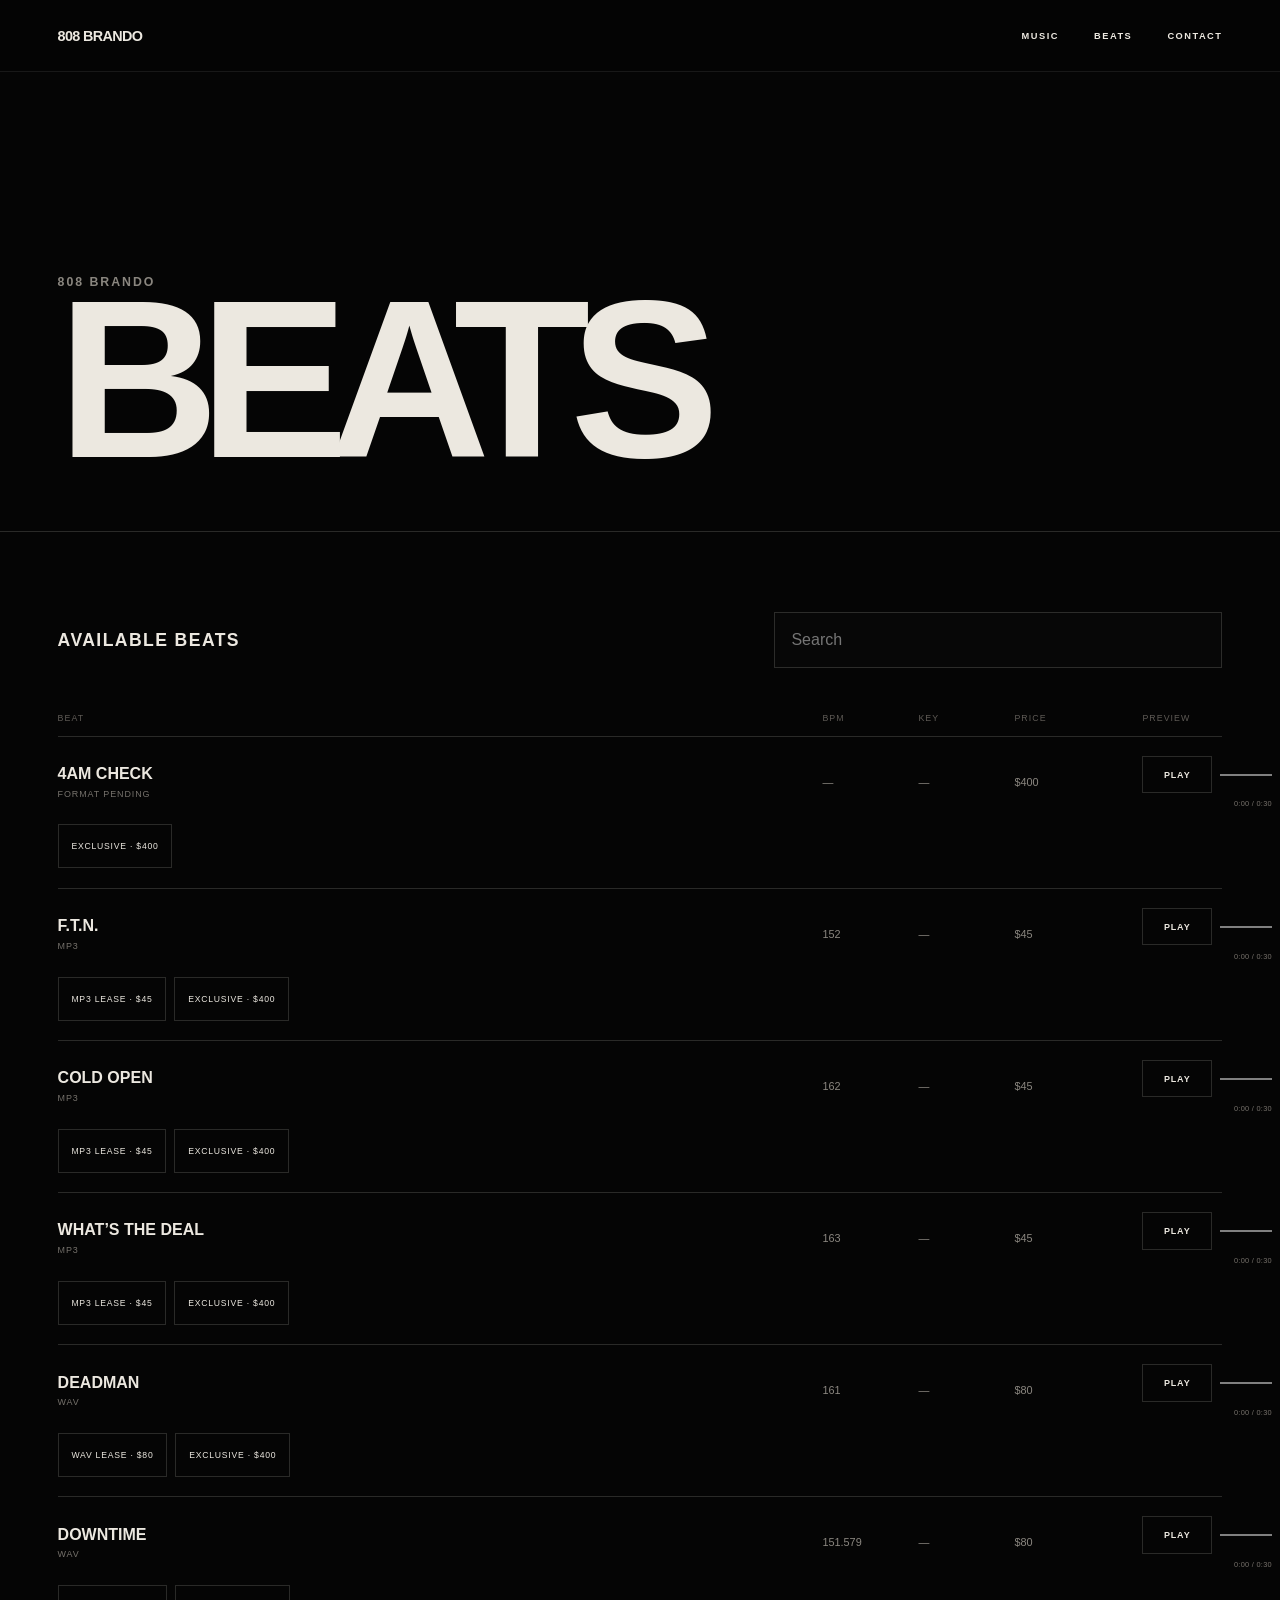
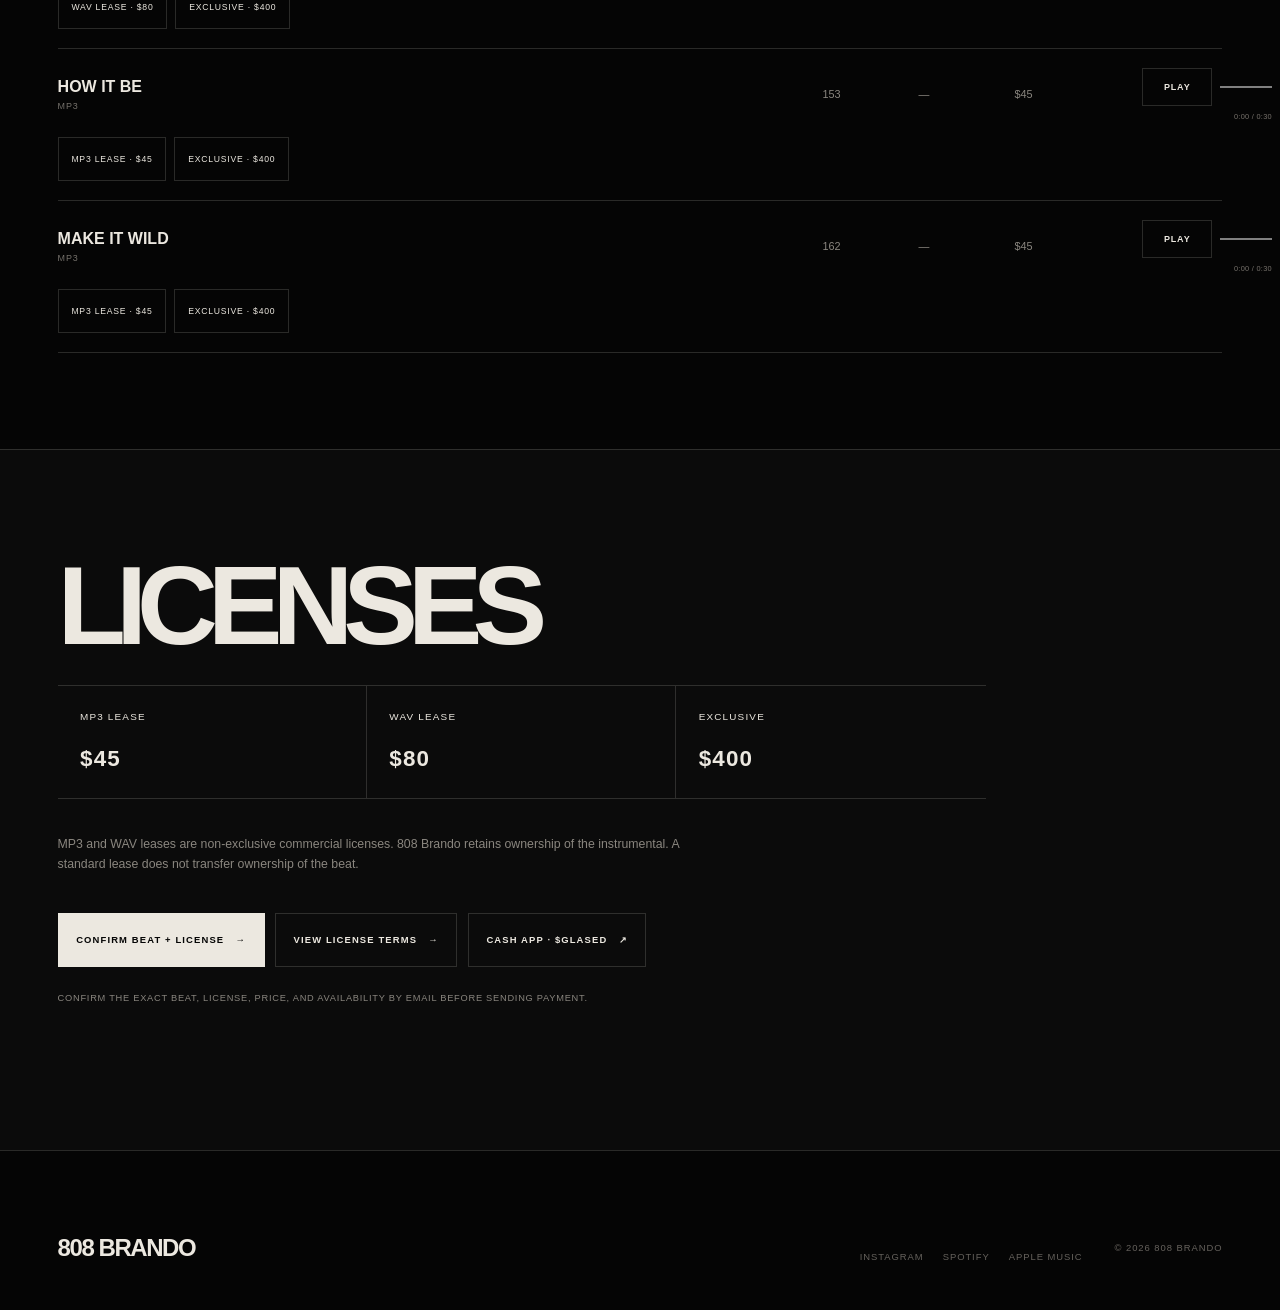
==== commit 5670ecc4: "Add complete beat licensing system" ====
--- a/beats/index.html
+++ b/beats/index.html
@@ -14,8 +14,8 @@
     <meta name="twitter:card" content="summary_large_image" />
     <title>808 Brando — Beat Store</title>
     <link rel="icon" href="../assets/favicon.svg" type="image/svg+xml" />
-    <link rel="stylesheet" href="../styles.css?v=20260902c" />
-    <script src="../script.js?v=20260902c" defer></script>
+    <link rel="stylesheet" href="../styles.css?v=20260902f" />
+    <script src="../script.js?v=20260902f" defer></script>
   </head>
   <body data-page="beats">
     <a class="skip-link" href="#beat-store">Skip to beats</a>
@@ -33,7 +33,7 @@
         <div class="beat-table-head" aria-hidden="true"><span>Beat</span><span>BPM</span><span>Key</span><span>Price</span><span>Preview</span></div>
         <div class="beat-list" id="beat-list"></div>
       </section>
-      <section class="license-note" aria-labelledby="licenses-title"><h2 id="licenses-title">Licenses</h2><div class="pricing-grid"><div><span>MP3 Lease</span><strong>$45</strong></div><div><span>WAV Lease</span><strong>$80</strong></div><div><span>Exclusive</span><strong>$400</strong></div></div><p>MP3 and WAV leases are non-exclusive commercial licenses. 808 Brando retains ownership of the instrumental. A standard lease does not transfer ownership of the beat.</p><div class="payment-actions"><a class="action action-light" href="mailto:contact@808brando.com?subject=Beat%20purchase%20inquiry">Confirm Beat + License <span aria-hidden="true">→</span></a><a class="action" href="https://cash.app/$Glased" target="_blank" rel="noopener" aria-label="Open Cash App for Glased">Cash App · $Glased <span aria-hidden="true">↗</span></a></div><p class="payment-note">Confirm the exact beat, license, price, and availability by email before sending payment.</p></section>
+      <section class="license-note" aria-labelledby="licenses-title"><h2 id="licenses-title">Licenses</h2><div class="pricing-grid"><div><span>MP3 Lease</span><strong>$45</strong></div><div><span>WAV Lease</span><strong>$80</strong></div><div><span>Exclusive</span><strong>$400</strong></div></div><p>MP3 and WAV leases are non-exclusive commercial licenses. 808 Brando retains ownership of the instrumental. A standard lease does not transfer ownership of the beat.</p><div class="payment-actions"><a class="action action-light" href="mailto:contact@808brando.com?subject=Beat%20purchase%20inquiry">Confirm Beat + License <span aria-hidden="true">→</span></a><a class="action" href="../license/">View License Terms <span aria-hidden="true">→</span></a><a class="action" href="https://cash.app/$Glased" target="_blank" rel="noopener" aria-label="Open Cash App for Glased">Cash App · $Glased <span aria-hidden="true">↗</span></a></div><p class="payment-note">Confirm the exact beat, license, price, and availability by email before sending payment.</p></section>
     </main>
     <footer class="site-footer"><a href="../index.html" class="footer-mark">808 Brando</a><nav aria-label="Artist links"><a href="https://www.instagram.com/808brando_" target="_blank" rel="noopener">Instagram</a><a href="https://open.spotify.com/artist/403LEb2BrQdkKDsTrq62Lx" target="_blank" rel="noopener">Spotify</a><a href="https://music.apple.com/us/artist/808-brando/1687278750" target="_blank" rel="noopener">Apple Music</a></nav><p>© <span id="year"></span> 808 Brando</p></footer>
   </body>
--- a/styles.css
+++ b/styles.css
@@ -37,3 +37,32 @@
   .site-nav{position:absolute;z-index:1;inset:100% 0 auto;min-height:calc(100svh - 4rem);overflow-y:auto;background:#050505;border-top:1px solid rgba(255,255,255,.12)}
   .site-nav a{color:#fff}
 }
+
+/* Restrained motion and interaction polish */
+.site-header{transition:background-color .2s ease,border-color .2s ease,box-shadow .2s ease}
+.site-header.scrolled{background:rgba(5,5,5,.985);border-bottom-color:rgba(255,255,255,.14);box-shadow:0 .6rem 2rem rgba(0,0,0,.18)}
+.site-nav a,.action,.stream-links a,.track-streams-direct a,.beat-actions a,.audio-button,.contact-email,.site-footer a{transition:color .2s ease,background-color .2s ease,border-color .2s ease,opacity .2s ease,transform .2s ease}
+.reveal{transition-delay:var(--reveal-delay,0ms)}
+.release-card img{transition:transform .25s ease,filter .25s ease}
+.beat-row{transition:background-color .2s ease,border-color .2s ease}
+.beat-row:focus-within{background:rgba(236,232,224,.025);border-bottom-color:rgba(236,232,224,.28)}
+.audio-button[aria-pressed="true"]{background:var(--white);color:var(--black);border-color:var(--white)}
+.audio-progress::-webkit-progress-value{transition:width .15s linear}
+.audio-progress::-moz-progress-bar{transition:width .15s linear}
+
+@media(hover:hover){
+  .release-card:hover img{transform:translateY(-3px) scale(1.006);filter:brightness(1.025)}
+  .beat-row:hover{background:rgba(236,232,224,.02);border-bottom-color:rgba(236,232,224,.24)}
+  .site-nav a:hover,.site-footer a:hover{opacity:.7}
+  .action:hover,.stream-links a:hover,.track-streams-direct a:hover,.beat-actions a:hover{transform:translateY(-1px)}
+}
+
+@media(prefers-reduced-motion:reduce){
+  .site-header,.site-nav a,.action,.stream-links a,.track-streams-direct a,.beat-actions a,.audio-button,.contact-email,.site-footer a,.release-card img,.beat-row,.audio-progress::-webkit-progress-value,.audio-progress::-moz-progress-bar{transition:none!important}
+  .reveal{transition-delay:0ms!important}
+}
+
+/* Beat license agreement and reusable certificate */
+.legal-page{padding-top:4rem}.legal-hero,.license-summary,.legal-terms,.legal-actions{max-width:70rem;margin:0 auto;padding-left:var(--pad);padding-right:var(--pad)}.legal-hero{padding-top:clamp(7rem,14vw,11rem);padding-bottom:5rem;border-bottom:1px solid var(--line)}.legal-hero>p{margin:0 0 1rem;color:#928d85;font-size:.63rem;font-weight:700;letter-spacing:.16em;text-transform:uppercase}.legal-hero h1{max-width:60rem;margin:0;font-size:clamp(3.5rem,12vw,8.2rem);font-weight:900;line-height:.82;letter-spacing:-.075em;text-transform:uppercase}.legal-hero dl{margin:4rem 0 0;display:grid;border-top:1px solid var(--line)}.legal-hero dl div{padding:1rem 0;display:flex;justify-content:space-between;gap:1rem;border-bottom:1px solid var(--line)}.legal-hero dt{color:#77736d;font-size:.55rem;font-weight:700;letter-spacing:.12em;text-transform:uppercase}.legal-hero dd{margin:0;font-size:.68rem;text-align:right}.legal-hero a,.legal-terms a,.certificate a{text-decoration:underline;text-decoration-color:#5a5650;text-underline-offset:.2em}.license-summary,.legal-terms{padding-top:5rem;padding-bottom:5rem}.license-summary h2,.legal-terms>h2{margin:0 0 2rem;font-size:clamp(2rem,7vw,4rem);letter-spacing:-.05em;text-transform:uppercase}.terms-table{overflow-x:auto;border-block:1px solid var(--line)}.terms-table table{width:100%;min-width:58rem;border-collapse:collapse;text-align:left}.terms-table th,.terms-table td{padding:1rem .8rem;border-bottom:1px solid var(--line);font-size:.64rem;line-height:1.5;vertical-align:top}.terms-table thead th{color:#77736d;font-size:.5rem;letter-spacing:.1em;text-transform:uppercase}.terms-table tbody th{font-size:.65rem;text-transform:uppercase}.terms-table tr:last-child th,.terms-table tr:last-child td{border-bottom:0}.legal-note{max-width:50rem;margin:1.5rem 0 0;color:#8d8880;font-size:.66rem;line-height:1.75}.legal-terms{border-top:1px solid var(--line)}.legal-terms ol{margin:0;padding:0;list-style:none;counter-reset:terms}.legal-terms li{counter-increment:terms;padding:1.7rem 0 1.8rem 3rem;position:relative;border-top:1px solid var(--line)}.legal-terms li:first-child{border-top:0}.legal-terms li:before{content:counter(terms,decimal-leading-zero);position:absolute;top:1.85rem;left:0;color:#68645e;font-size:.55rem;letter-spacing:.1em}.legal-terms h3{margin:0 0 .7rem;font-size:.82rem;letter-spacing:.08em;text-transform:uppercase}.legal-terms p{max-width:58rem;margin:0;color:#aaa59d;font-size:.76rem;line-height:1.8}.legal-actions{padding-top:0;padding-bottom:6rem;display:flex;flex-wrap:wrap;gap:.65rem}.certificate-page{padding:2rem;background:#111}.certificate{max-width:52rem;margin:0 auto;padding:clamp(2rem,7vw,5rem);border:1px solid var(--line);background:#050505}.certificate header{padding-bottom:3rem;border-bottom:1px solid var(--line)}.certificate header p{margin:0 0 .7rem;color:#8d8880;font-size:.58rem;font-weight:700;letter-spacing:.16em;text-transform:uppercase}.certificate h1{margin:0;font-size:clamp(2.4rem,9vw,5rem);line-height:.86;letter-spacing:-.06em;text-transform:uppercase}.certificate dl{margin:2.5rem 0}.certificate dl div{padding:1rem 0;display:grid;gap:.4rem;border-bottom:1px solid var(--line)}.certificate dt{color:#77736d;font-size:.52rem;font-weight:700;letter-spacing:.11em;text-transform:uppercase}.certificate dd{margin:0;font-size:.75rem}.certificate-reference{margin:2.5rem 0;color:#aaa59d;font-size:.72rem;line-height:1.7}.certificate footer{padding-top:1.5rem;border-top:1px solid var(--line);color:#77736d;font-size:.58rem;letter-spacing:.08em;text-transform:uppercase}
+@media(min-width:700px){.legal-hero dl{grid-template-columns:1fr 1fr}.legal-hero dl div{padding-right:1.5rem}.legal-hero dl div:nth-child(odd){border-right:1px solid var(--line)}.legal-hero dl div:nth-child(even){padding-left:1.5rem}.certificate dl div{grid-template-columns:13rem 1fr;align-items:baseline}.certificate dd{text-align:right}}
+@media print{.certificate-page{padding:0;background:#fff;color:#000}.certificate{max-width:none;border:0;background:#fff;color:#000}.certificate header,.certificate dl div,.certificate footer{border-color:#bbb}.certificate dt,.certificate header p,.certificate-reference,.certificate footer{color:#333}}
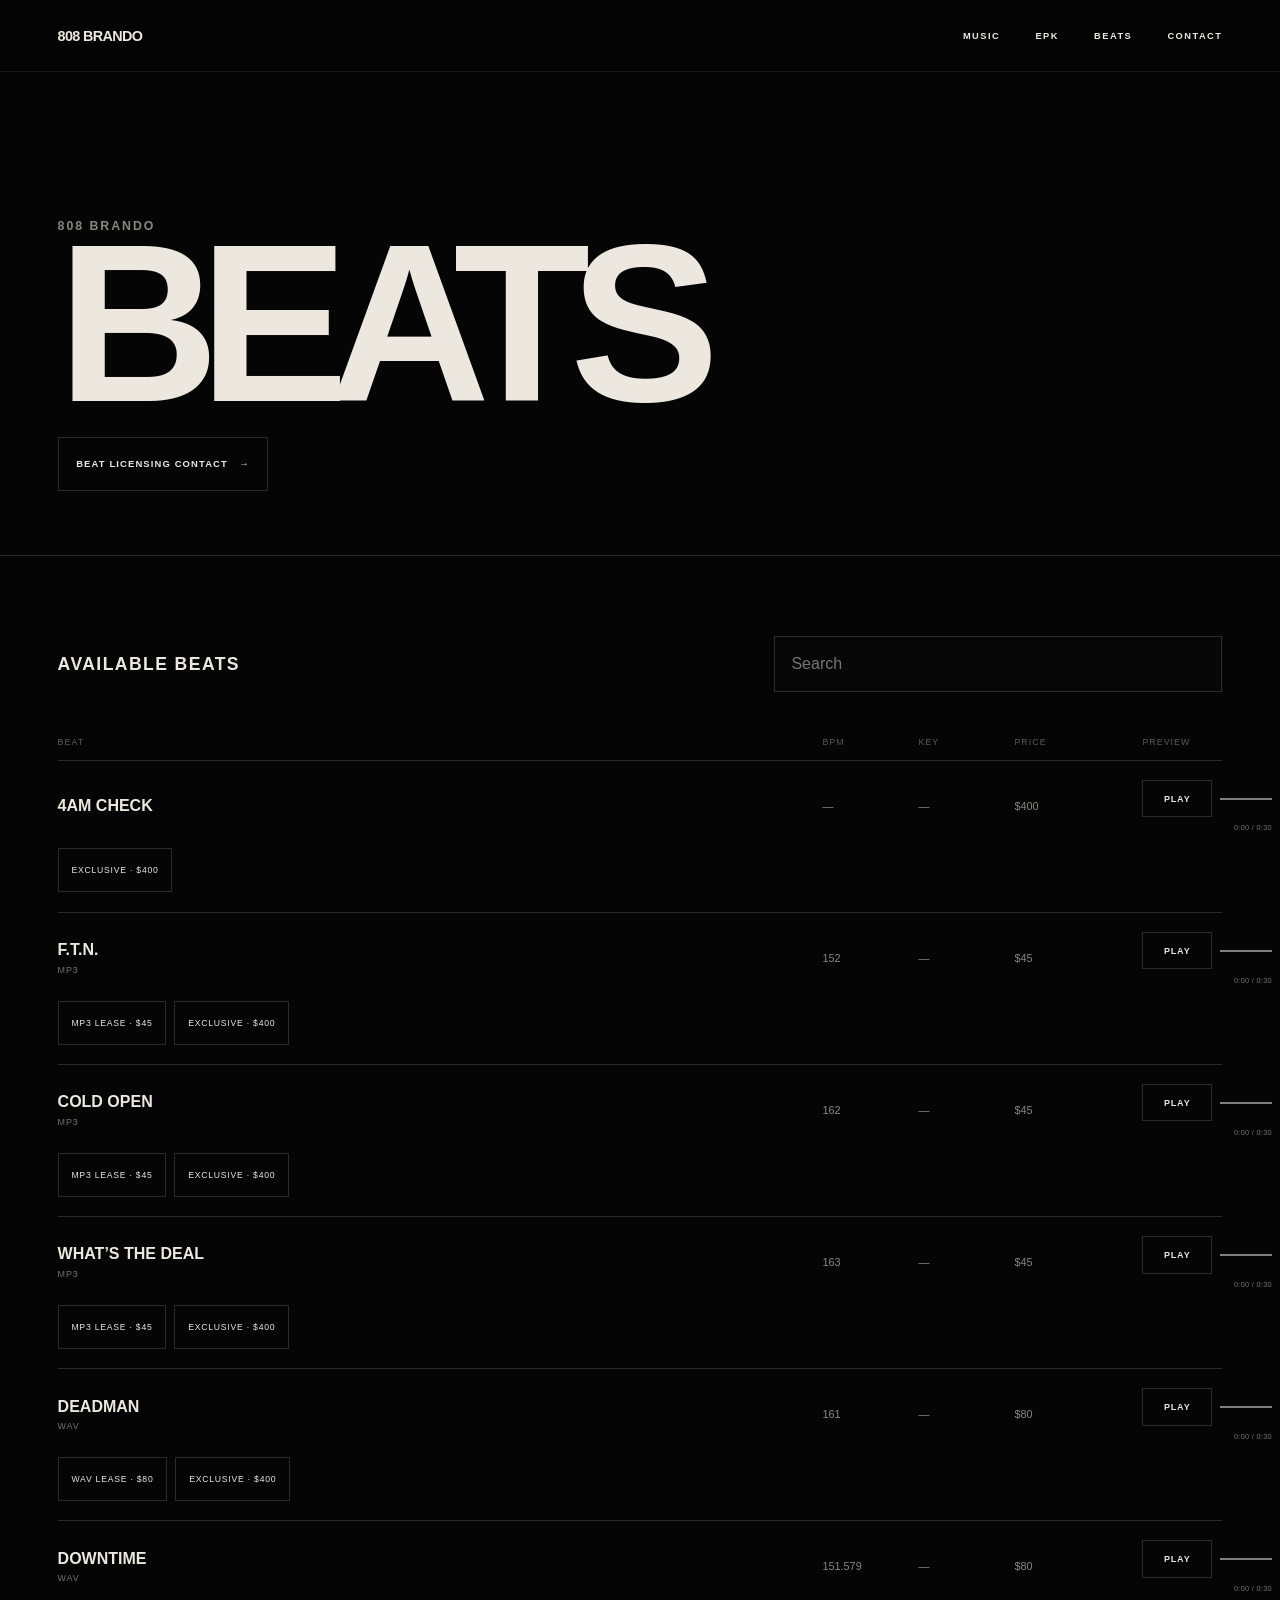
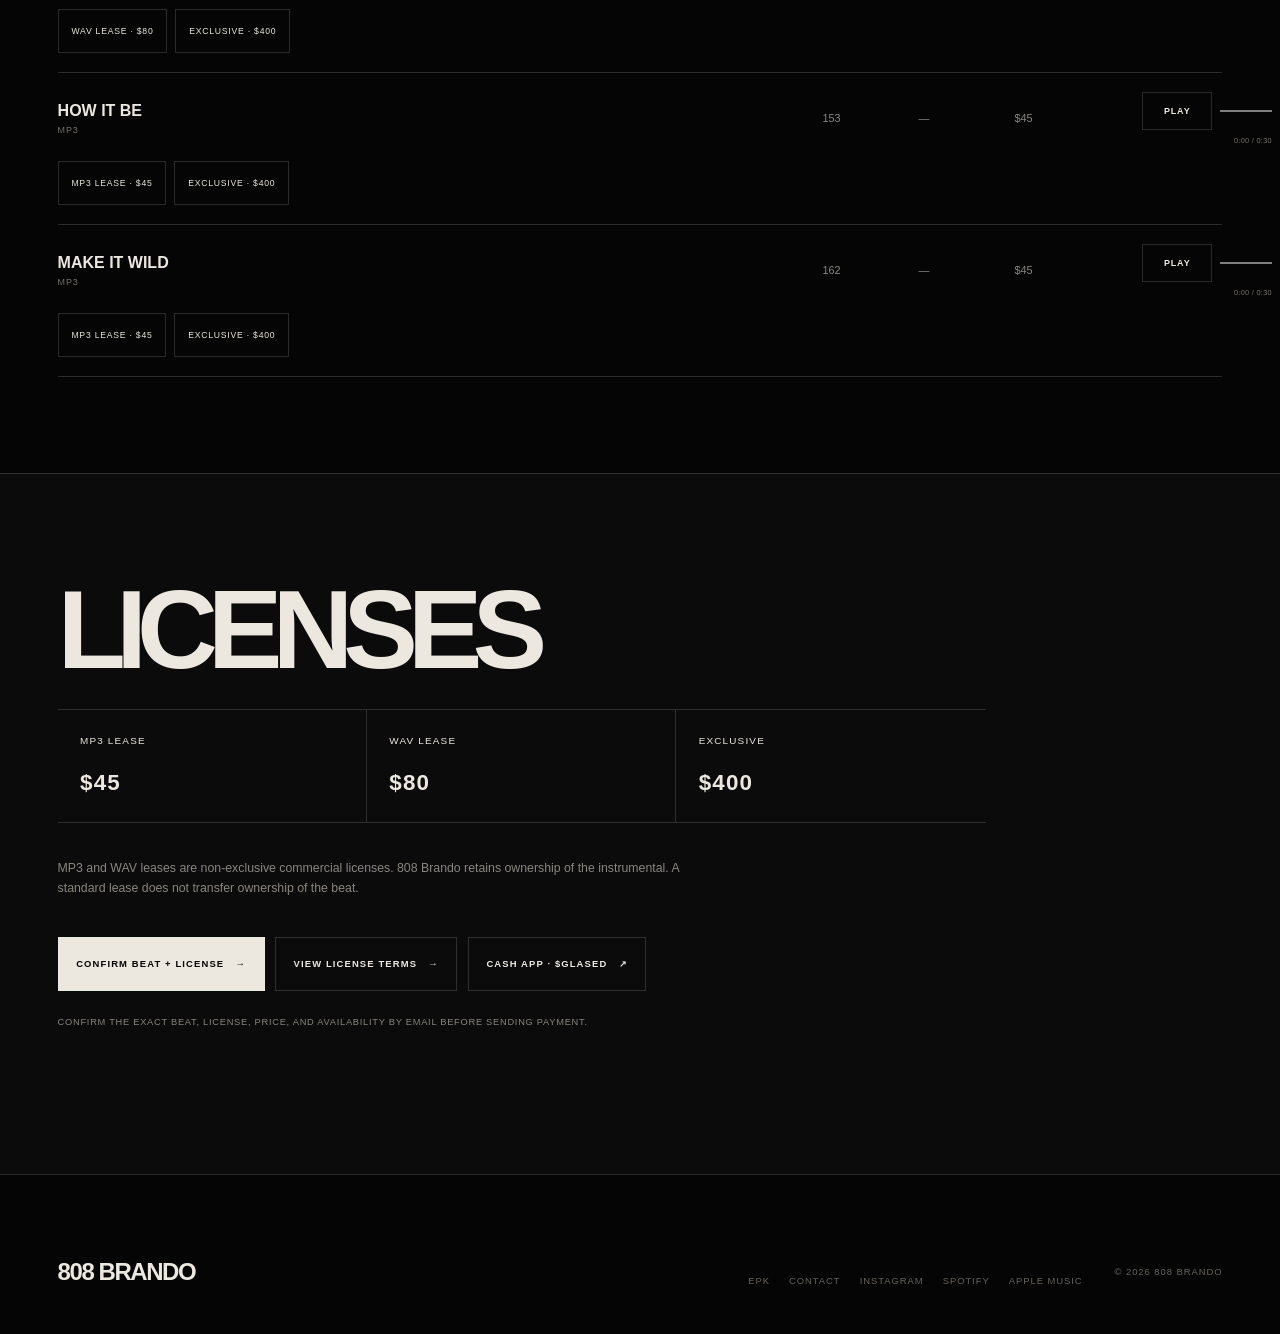
==== commit 58338e05: "Add industry-ready homepage and EPK" ====
--- a/beats/index.html
+++ b/beats/index.html
@@ -4,18 +4,19 @@
     <meta charset="UTF-8" />
     <meta name="viewport" content="width=device-width, initial-scale=1" />
     <meta name="theme-color" content="#050505" />
-    <meta name="description" content="808 Brando beats, previews, lease options, and contact." />
+    <meta name="description" content="808 Brando beat store with approved previews and MP3, WAV, and exclusive license options." />
     <link rel="canonical" href="https://808brando.com/beats/" />
-    <meta property="og:title" content="808 Brando — Beat Store" />
-    <meta property="og:description" content="Beats, previews, lease options, and contact." />
+    <meta property="og:title" content="808 Brando Beats — Beat Store" />
+    <meta property="og:description" content="Approved beat previews and MP3, WAV, and exclusive license options from 808 Brando." />
     <meta property="og:type" content="website" />
     <meta property="og:url" content="https://808brando.com/beats/" />
     <meta property="og:image" content="https://808brando.com/4C8C915B-4C05-4F03-BF55-5BFD5AE3C4B6.png" />
+    <meta property="og:image:alt" content="808 Brando" />
     <meta name="twitter:card" content="summary_large_image" />
-    <title>808 Brando — Beat Store</title>
+    <title>808 Brando Beats — Beat Store</title>
     <link rel="icon" href="../assets/favicon.svg" type="image/svg+xml" />
-    <link rel="stylesheet" href="../styles.css?v=20260902f" />
-    <script src="../script.js?v=20260902f" defer></script>
+    <link rel="stylesheet" href="../styles.css?v=20260904a" />
+    <script src="../script.js?v=20260904a" defer></script>
   </head>
   <body data-page="beats">
     <a class="skip-link" href="#beat-store">Skip to beats</a>
@@ -23,11 +24,11 @@
       <a class="mini-mark" href="../index.html" aria-label="808 Brando home">808 Brando</a>
       <button class="menu-toggle" type="button" aria-expanded="false" aria-controls="site-nav"><span class="sr-only">Open menu</span><span></span><span></span></button>
       <nav class="site-nav" id="site-nav" aria-label="Primary navigation">
-        <a href="../index.html#music">Music</a><a href="#beat-store">Beats</a><a href="../index.html#contact">Contact</a>
+        <a href="../index.html#music">Music</a><a href="../epk/">EPK</a><a href="#beat-store">Beats</a><a href="../index.html#contact">Contact</a>
       </nav>
     </header>
     <main id="beat-store" class="store-page">
-      <header class="store-hero"><p class="store-artist">808 Brando</p><h1>Beats</h1></header>
+      <header class="store-hero"><p class="store-artist">808 Brando</p><h1>Beats</h1><a class="action" href="mailto:contact@808brando.com?subject=808%20Brando%20%E2%80%94%20Beat%20Licensing%20Inquiry">Beat Licensing Contact <span aria-hidden="true">→</span></a></header>
       <section class="store-interface" aria-labelledby="inventory-title">
         <div class="store-toolbar"><h2 id="inventory-title">Available beats</h2><div class="store-filters"><label><span class="sr-only">Search beats</span><input id="beat-search" type="search" placeholder="Search" /></label><label><span class="sr-only">Filter by mood</span><select id="beat-mood"><option value="">All moods</option></select></label></div></div>
         <div class="beat-table-head" aria-hidden="true"><span>Beat</span><span>BPM</span><span>Key</span><span>Price</span><span>Preview</span></div>
@@ -35,6 +36,6 @@
       </section>
       <section class="license-note" aria-labelledby="licenses-title"><h2 id="licenses-title">Licenses</h2><div class="pricing-grid"><div><span>MP3 Lease</span><strong>$45</strong></div><div><span>WAV Lease</span><strong>$80</strong></div><div><span>Exclusive</span><strong>$400</strong></div></div><p>MP3 and WAV leases are non-exclusive commercial licenses. 808 Brando retains ownership of the instrumental. A standard lease does not transfer ownership of the beat.</p><div class="payment-actions"><a class="action action-light" href="mailto:contact@808brando.com?subject=Beat%20purchase%20inquiry">Confirm Beat + License <span aria-hidden="true">→</span></a><a class="action" href="../license/">View License Terms <span aria-hidden="true">→</span></a><a class="action" href="https://cash.app/$Glased" target="_blank" rel="noopener" aria-label="Open Cash App for Glased">Cash App · $Glased <span aria-hidden="true">↗</span></a></div><p class="payment-note">Confirm the exact beat, license, price, and availability by email before sending payment.</p></section>
     </main>
-    <footer class="site-footer"><a href="../index.html" class="footer-mark">808 Brando</a><nav aria-label="Artist links"><a href="https://www.instagram.com/808brando_" target="_blank" rel="noopener">Instagram</a><a href="https://open.spotify.com/artist/403LEb2BrQdkKDsTrq62Lx" target="_blank" rel="noopener">Spotify</a><a href="https://music.apple.com/us/artist/808-brando/1687278750" target="_blank" rel="noopener">Apple Music</a></nav><p>© <span id="year"></span> 808 Brando</p></footer>
+    <footer class="site-footer"><a href="../index.html" class="footer-mark">808 Brando</a><nav aria-label="Artist links"><a href="../epk/">EPK</a><a href="mailto:contact@808brando.com?subject=808%20Brando%20%E2%80%94%20Beat%20Licensing%20Inquiry">Contact</a><a href="https://www.instagram.com/808brando_" target="_blank" rel="noopener">Instagram</a><a href="https://open.spotify.com/artist/403LEb2BrQdkKDsTrq62Lx" target="_blank" rel="noopener">Spotify</a><a href="https://music.apple.com/us/artist/808-brando/1687278750" target="_blank" rel="noopener">Apple Music</a></nav><p>© <span id="year"></span> 808 Brando</p></footer>
   </body>
 </html>
--- a/styles.css
+++ b/styles.css
@@ -19,7 +19,7 @@
 .track-info{min-width:0;padding:.9rem 0}.track-title-button{width:100%;padding:0;display:flex;align-items:center;justify-content:space-between;gap:1rem;border:0;background:transparent;text-align:left;cursor:pointer}.track-title-button>span{flex:0 0 auto;color:#858079;font-size:.52rem;font-weight:700;letter-spacing:.1em;text-transform:uppercase}.track-streams{display:flex;flex-wrap:wrap;gap:.45rem;margin-top:.75rem}.track-streams[hidden]{display:none}.track-streams a{padding:.55rem .7rem;border:1px solid var(--line);font-size:.52rem;font-weight:700;letter-spacing:.08em;text-transform:uppercase}.track-streams a:hover{background:var(--white);color:var(--black)}.preview-status{max-width:6.2rem;color:#77736d;font-size:.5rem;font-weight:700;letter-spacing:.08em;text-align:right;text-transform:uppercase}
 
 /* Final artist-site refinement */
-.mini-mark{text-transform:uppercase;letter-spacing:-.045em}.primary-project{--artist-shift:0rem;--artist-scale:1;--artist-opacity:1;--cover-scale:1;padding-top:6rem;padding-bottom:5rem}.artist-name{max-width:var(--max);margin:0 auto 1.35rem;font-size:clamp(2.9rem,13vw,6rem);transition:opacity .15s linear;transform:translateY(var(--artist-shift)) scale(var(--artist-scale));opacity:var(--artist-opacity)}.project-grid{max-width:var(--max);margin:0 auto}.project-visual{min-width:0}.primary-cover{width:min(100%,43rem);overflow:hidden;transform:scale(var(--cover-scale));transform-origin:center 42%;will-change:transform}.primary-cover img{aspect-ratio:1;object-fit:contain}.primary-release{margin:1.45rem auto 3.3rem}.primary-release h1{font-size:clamp(3rem,14vw,7.5rem);line-height:.84}.release-date{margin-top:.85rem;color:#aaa59d}.tracklist-shell{width:100%}.track-row{min-height:4.55rem;grid-template-columns:1.5rem minmax(0,1fr) auto;gap:.65rem}.track-info{padding:.72rem 0}.track-row strong{font-size:clamp(.75rem,3.25vw,.9rem)}.track-streams-direct{display:flex;flex-wrap:wrap;gap:.35rem;margin-top:.58rem}.track-streams-direct a{min-height:2.15rem;padding:0 .58rem;display:inline-flex;align-items:center;border:1px solid var(--line);color:#bcb7ae;font-size:.48rem;font-weight:700;letter-spacing:.08em;text-transform:uppercase}.track-streams-direct a:hover{background:var(--white);color:var(--black)}.preview-status{padding-right:.15rem}.audio-control{width:8.1rem;display:grid;grid-template-columns:auto minmax(2.5rem,1fr);align-items:center;gap:.38rem .5rem}.audio-control time{grid-column:1/-1;color:#76716b;font-size:.46rem;letter-spacing:.04em;text-align:right}.audio-progress{width:100%;height:2px;border:0;border-radius:0;accent-color:var(--white)}.audio-control.pending .audio-progress,.audio-control.pending time{display:none}.audio-button{min-width:4.35rem;height:2.35rem}.release-grid{gap:2.4rem 1.25rem}.release-card{min-width:0}.release-card img{border:1px solid rgba(236,232,224,.08)}.release-card h3{margin:.9rem 0 .72rem;font-size:1.05rem;letter-spacing:.02em}.stream-links{gap:.4rem}.stream-links a{min-height:2.65rem;padding:.65rem .72rem;display:inline-flex;align-items:center}.out-now .split-heading{margin-bottom:2.2rem}.upcoming{padding-top:6rem;padding-bottom:6rem}.upcoming-card p,.concept-rail figcaption{display:none}.concept-block{margin-top:4rem}.concept-rail{grid-auto-columns:min(78vw,30rem);gap:.7rem}.beats-teaser{max-width:none;min-height:22rem;padding-top:5rem;padding-bottom:5rem;display:flex;align-items:flex-end;justify-content:space-between;gap:2rem}.beats-copy h2{font-size:clamp(4.5rem,22vw,12rem)}.beats-copy .action{margin-top:1.5rem}.contact-direct{max-width:var(--max);margin:0 auto;border-top:1px solid var(--line);padding-top:2rem}.contact-types{display:flex;flex-wrap:wrap;gap:.55rem 1.3rem;color:#8e8981;font-size:.56rem;font-weight:700;letter-spacing:.14em;text-transform:uppercase}.contact-email{display:inline-block;margin-top:2.4rem;font-size:clamp(1.45rem,7vw,4.5rem);font-weight:900;letter-spacing:-.055em;line-height:.95}.contact-email:hover{color:#aaa59d}.fan-signup{padding-top:3.5rem;padding-bottom:3.5rem;gap:1.5rem}.fan-signup h2{font-size:clamp(2.2rem,8vw,4.5rem)}.fan-signup form{width:100%;max-width:31rem}.fan-signup input,.fan-signup button{min-height:3.25rem}.fan-signup :disabled{opacity:.48;cursor:not-allowed}.site-footer{min-height:10rem}.site-footer nav{display:flex;flex-wrap:wrap;gap:.7rem 1.2rem}.site-footer nav a:hover{color:var(--white)}
+.mini-mark{text-transform:uppercase;letter-spacing:-.045em}.primary-project{--artist-shift:0rem;--artist-scale:1;--artist-opacity:1;--cover-scale:1;padding-top:6rem;padding-bottom:5rem}.artist-name{max-width:var(--max);margin:0 auto 1.35rem;font-size:clamp(2.9rem,13vw,6rem);transition:opacity .15s linear;transform:translateY(var(--artist-shift)) scale(var(--artist-scale));opacity:var(--artist-opacity)}.project-grid{max-width:var(--max);margin:0 auto}.project-visual{min-width:0}.primary-cover{width:min(100%,43rem);overflow:hidden;transform:scale(var(--cover-scale));transform-origin:center 42%;will-change:transform}.primary-cover img{aspect-ratio:1;object-fit:contain}.primary-release{margin:1.45rem auto 3.3rem}.primary-release h1{font-size:clamp(3rem,14vw,7.5rem);line-height:.84}.release-date{margin-top:.85rem;color:#aaa59d}.tracklist-shell{width:100%}.track-row{min-height:4.55rem;grid-template-columns:1.5rem minmax(0,1fr) auto;gap:.65rem}.track-info{min-width:0;padding:.72rem 0}.track-row.has-streams .track-info{display:flex;flex-wrap:wrap;align-items:center;gap:.42rem .65rem}.track-row strong{min-width:0;font-size:clamp(.75rem,3.25vw,.9rem)}.track-streams-direct{display:flex;flex:0 0 auto;flex-wrap:wrap;gap:.25rem;margin:0}.track-streams-direct a{min-height:1.7rem;padding:0 .45rem;display:inline-flex;align-items:center;border:0;background:#151515;color:#aaa59d;font-size:.44rem;font-weight:700;letter-spacing:.07em;text-transform:uppercase}.track-streams-direct a:hover{background:var(--white);color:var(--black)}.preview-status{padding-right:.15rem}.audio-control{width:8.1rem;display:grid;grid-template-columns:auto minmax(2.5rem,1fr);align-items:center;gap:.38rem .5rem}.audio-control time{grid-column:1/-1;color:#76716b;font-size:.46rem;letter-spacing:.04em;text-align:right}.audio-progress{width:100%;height:2px;border:0;border-radius:0;accent-color:var(--white)}.audio-control.pending .audio-progress,.audio-control.pending time{display:none}.audio-button{min-width:4.35rem;height:2.35rem}.release-grid{gap:2.4rem 1.25rem}.release-card{min-width:0}.release-card img{border:1px solid rgba(236,232,224,.08)}.release-card h3{margin:.9rem 0 .72rem;font-size:1.05rem;letter-spacing:.02em}.stream-links{gap:.4rem}.stream-links a{min-height:2.65rem;padding:.65rem .72rem;display:inline-flex;align-items:center}.out-now .split-heading{margin-bottom:2.2rem}.upcoming{padding-top:6rem;padding-bottom:6rem}.upcoming-card p,.concept-rail figcaption{display:none}.concept-block{margin-top:4rem}.concept-rail{grid-auto-columns:min(78vw,30rem);gap:.7rem}.beats-teaser{max-width:none;min-height:22rem;padding-top:5rem;padding-bottom:5rem;display:flex;align-items:flex-end;justify-content:space-between;gap:2rem}.beats-copy h2{font-size:clamp(4.5rem,22vw,12rem)}.beats-copy .action{margin-top:1.5rem}.contact-direct{max-width:var(--max);margin:0 auto;border-top:1px solid var(--line);padding-top:2rem}.contact-types{display:flex;flex-wrap:wrap;gap:.55rem 1.3rem;color:#8e8981;font-size:.56rem;font-weight:700;letter-spacing:.14em;text-transform:uppercase}.contact-email{display:inline-block;margin-top:2.4rem;font-size:clamp(1.45rem,7vw,4.5rem);font-weight:900;letter-spacing:-.055em;line-height:.95}.contact-email:hover{color:#aaa59d}.fan-signup{padding-top:3.5rem;padding-bottom:3.5rem;gap:1.5rem}.fan-signup h2{font-size:clamp(2.2rem,8vw,4.5rem)}.fan-signup form{width:100%;max-width:31rem}.fan-signup input,.fan-signup button{min-height:3.25rem}.fan-signup :disabled{opacity:.48;cursor:not-allowed}.site-footer{min-height:10rem}.site-footer nav{display:flex;flex-wrap:wrap;gap:.7rem 1.2rem}.site-footer nav a:hover{color:var(--white)}
 .store-hero{min-height:48svh;padding-top:8rem}.store-artist{margin:0 0 .65rem;color:#908b83;font-size:.66rem;font-weight:700;letter-spacing:.16em;text-transform:uppercase}.store-hero h1{font-size:clamp(5.5rem,25vw,14rem)}.store-interface{padding-top:4rem;padding-bottom:6rem}.store-filters input:disabled,.store-filters select:disabled{opacity:.45}.beat-row>.audio-control{grid-column:2;grid-row:1}.pricing-grid{max-width:58rem;margin:2.2rem 0;display:grid;border-top:1px solid var(--line)}.pricing-grid>div{min-height:4.4rem;display:flex;align-items:center;justify-content:space-between;gap:1rem;border-bottom:1px solid var(--line);font-size:.62rem;letter-spacing:.12em;text-transform:uppercase}.pricing-grid strong{font-size:1rem}.license-note>p:not(.section-index){max-width:42rem;margin:1.5rem 0 2rem}.license-note .action{margin-top:.4rem}
 .beat-actions span{padding:.65rem .8rem;border:1px solid var(--line);color:#5f5b56;font-size:.54rem;letter-spacing:.09em;text-transform:uppercase}
 .payment-actions{display:flex;flex-wrap:wrap;gap:.65rem}.payment-note{font-size:.58rem!important;letter-spacing:.08em;text-transform:uppercase}.audio-control.pending .audio-button{min-width:5.2rem;color:#6f6a63;border-color:#2b2926}
@@ -66,3 +66,9 @@
 .legal-page{padding-top:4rem}.legal-hero,.license-summary,.legal-terms,.legal-actions{max-width:70rem;margin:0 auto;padding-left:var(--pad);padding-right:var(--pad)}.legal-hero{padding-top:clamp(7rem,14vw,11rem);padding-bottom:5rem;border-bottom:1px solid var(--line)}.legal-hero>p{margin:0 0 1rem;color:#928d85;font-size:.63rem;font-weight:700;letter-spacing:.16em;text-transform:uppercase}.legal-hero h1{max-width:60rem;margin:0;font-size:clamp(3.5rem,12vw,8.2rem);font-weight:900;line-height:.82;letter-spacing:-.075em;text-transform:uppercase}.legal-hero dl{margin:4rem 0 0;display:grid;border-top:1px solid var(--line)}.legal-hero dl div{padding:1rem 0;display:flex;justify-content:space-between;gap:1rem;border-bottom:1px solid var(--line)}.legal-hero dt{color:#77736d;font-size:.55rem;font-weight:700;letter-spacing:.12em;text-transform:uppercase}.legal-hero dd{margin:0;font-size:.68rem;text-align:right}.legal-hero a,.legal-terms a,.certificate a{text-decoration:underline;text-decoration-color:#5a5650;text-underline-offset:.2em}.license-summary,.legal-terms{padding-top:5rem;padding-bottom:5rem}.license-summary h2,.legal-terms>h2{margin:0 0 2rem;font-size:clamp(2rem,7vw,4rem);letter-spacing:-.05em;text-transform:uppercase}.terms-table{overflow-x:auto;border-block:1px solid var(--line)}.terms-table table{width:100%;min-width:58rem;border-collapse:collapse;text-align:left}.terms-table th,.terms-table td{padding:1rem .8rem;border-bottom:1px solid var(--line);font-size:.64rem;line-height:1.5;vertical-align:top}.terms-table thead th{color:#77736d;font-size:.5rem;letter-spacing:.1em;text-transform:uppercase}.terms-table tbody th{font-size:.65rem;text-transform:uppercase}.terms-table tr:last-child th,.terms-table tr:last-child td{border-bottom:0}.legal-note{max-width:50rem;margin:1.5rem 0 0;color:#8d8880;font-size:.66rem;line-height:1.75}.legal-terms{border-top:1px solid var(--line)}.legal-terms ol{margin:0;padding:0;list-style:none;counter-reset:terms}.legal-terms li{counter-increment:terms;padding:1.7rem 0 1.8rem 3rem;position:relative;border-top:1px solid var(--line)}.legal-terms li:first-child{border-top:0}.legal-terms li:before{content:counter(terms,decimal-leading-zero);position:absolute;top:1.85rem;left:0;color:#68645e;font-size:.55rem;letter-spacing:.1em}.legal-terms h3{margin:0 0 .7rem;font-size:.82rem;letter-spacing:.08em;text-transform:uppercase}.legal-terms p{max-width:58rem;margin:0;color:#aaa59d;font-size:.76rem;line-height:1.8}.legal-actions{padding-top:0;padding-bottom:6rem;display:flex;flex-wrap:wrap;gap:.65rem}.certificate-page{padding:2rem;background:#111}.certificate{max-width:52rem;margin:0 auto;padding:clamp(2rem,7vw,5rem);border:1px solid var(--line);background:#050505}.certificate header{padding-bottom:3rem;border-bottom:1px solid var(--line)}.certificate header p{margin:0 0 .7rem;color:#8d8880;font-size:.58rem;font-weight:700;letter-spacing:.16em;text-transform:uppercase}.certificate h1{margin:0;font-size:clamp(2.4rem,9vw,5rem);line-height:.86;letter-spacing:-.06em;text-transform:uppercase}.certificate dl{margin:2.5rem 0}.certificate dl div{padding:1rem 0;display:grid;gap:.4rem;border-bottom:1px solid var(--line)}.certificate dt{color:#77736d;font-size:.52rem;font-weight:700;letter-spacing:.11em;text-transform:uppercase}.certificate dd{margin:0;font-size:.75rem}.certificate-reference{margin:2.5rem 0;color:#aaa59d;font-size:.72rem;line-height:1.7}.certificate footer{padding-top:1.5rem;border-top:1px solid var(--line);color:#77736d;font-size:.58rem;letter-spacing:.08em;text-transform:uppercase}
 @media(min-width:700px){.legal-hero dl{grid-template-columns:1fr 1fr}.legal-hero dl div{padding-right:1.5rem}.legal-hero dl div:nth-child(odd){border-right:1px solid var(--line)}.legal-hero dl div:nth-child(even){padding-left:1.5rem}.certificate dl div{grid-template-columns:13rem 1fr;align-items:baseline}.certificate dd{text-align:right}}
 @media print{.certificate-page{padding:0;background:#fff;color:#000}.certificate{max-width:none;border:0;background:#fff;color:#000}.certificate header,.certificate dl div,.certificate footer{border-color:#bbb}.certificate dt,.certificate header p,.certificate-reference,.certificate footer{color:#333}}
+
+/* Industry presentation */
+.artist-name{margin-bottom:.65rem}.artist-role{margin:0 auto 1.4rem;color:#97928a;font-size:.6rem;font-weight:700;letter-spacing:.18em;text-transform:uppercase}.desktop-project-brief{display:none}.project-actions{margin-top:1.4rem;display:flex;flex-wrap:wrap;justify-content:center;gap:.55rem}.project-preview-control{width:12.5rem;min-height:3.4rem;padding:.45rem .7rem;border:1px solid var(--line);grid-template-columns:auto minmax(2.5rem,1fr)}.project-preview-control .audio-button{min-width:7.4rem;height:2.3rem;padding:0;border:0}.project-preview-control time{font-size:.43rem}.store-hero>.action{align-self:flex-start;margin-top:1.6rem}.epk-page{padding-top:4rem}.epk-hero,.epk-bio,.epk-project,.epk-opportunities,.epk-contact{max-width:var(--max);margin:0 auto;padding-left:var(--pad);padding-right:var(--pad)}.epk-hero{min-height:72svh;padding-top:clamp(8rem,16vw,12rem);padding-bottom:5rem;display:flex;flex-direction:column;align-items:flex-start;justify-content:flex-end;border-bottom:1px solid var(--line)}.epk-hero h1{margin:0;font-size:clamp(4rem,18vw,12rem);font-weight:900;line-height:.78;letter-spacing:-.09em;text-transform:uppercase}.epk-role{margin:1.3rem 0 2rem;color:#aaa59d;font-size:.68rem;font-weight:700;letter-spacing:.16em;text-transform:uppercase}.epk-bio{padding-top:5rem;padding-bottom:5rem;display:grid;gap:1.5rem;border-bottom:1px solid var(--line)}.epk-bio h2,.epk-opportunities h2,.epk-contact h2{margin:0;font-size:clamp(2.8rem,10vw,6rem);line-height:.85;letter-spacing:-.065em;text-transform:uppercase}.epk-bio p{max-width:42rem;margin:0;color:#b2ada5;font-size:clamp(1.05rem,3vw,1.45rem);line-height:1.55}.epk-project{padding-top:5rem;padding-bottom:5rem;display:grid;gap:2.2rem;align-items:end}.epk-project figure{margin:0;border:1px solid var(--line)}.epk-project img{width:100%;height:auto}.epk-project h2{margin:0;font-size:clamp(3.8rem,15vw,9rem);line-height:.82;letter-spacing:-.08em;text-transform:uppercase}.epk-project .release-date{margin-bottom:0}.epk-music{padding:6rem var(--pad)}.epk-opportunities{padding-top:6rem;padding-bottom:6rem}.epk-opportunities ul{margin:2.5rem 0 0;padding:0;display:grid;list-style:none;border-top:1px solid var(--line)}.epk-opportunities li{padding:1.15rem 0;border-bottom:1px solid var(--line);font-size:.68rem;font-weight:700;letter-spacing:.12em;text-transform:uppercase}.epk-contact{padding-top:6rem;padding-bottom:7rem;border-top:1px solid var(--line)}.epk-profiles{margin-top:2.5rem;display:flex;flex-wrap:wrap;gap:.6rem}.epk-profiles a{min-height:2.8rem;padding:0 .85rem;display:inline-flex;align-items:center;border:1px solid var(--line);font-size:.54rem;font-weight:700;letter-spacing:.1em;text-transform:uppercase}
+@media(min-width:700px){.artist-role{margin-bottom:2rem}.epk-bio{grid-template-columns:.6fr 1.4fr}.epk-project{grid-template-columns:minmax(0,1.1fr) minmax(20rem,.9fr);gap:clamp(3rem,7vw,7rem)}.epk-project h2{font-size:clamp(4.5rem,7vw,6rem)}.epk-project .project-actions{justify-content:flex-start}.epk-opportunities ul{grid-template-columns:1fr 1fr}.epk-opportunities li:nth-child(odd){padding-right:1.5rem;border-right:1px solid var(--line)}.epk-opportunities li:nth-child(even){padding-left:1.5rem}}
+@media(min-width:1050px){.desktop-project-brief{max-width:var(--max);margin:2rem auto 2.4rem;padding:1rem 0;display:flex;align-items:center;justify-content:space-between;gap:2rem;border-block:1px solid var(--line);text-align:left}.desktop-project-brief>div:first-child{display:flex;align-items:baseline;gap:1rem}.desktop-project-brief strong{font-size:1.25rem;letter-spacing:-.03em}.desktop-project-brief span{color:#918c84;font-size:.56rem;font-weight:700;letter-spacing:.14em}.desktop-project-brief .project-actions{margin:0;justify-content:flex-end}.primary-release{display:none}.epk-music{padding-top:8rem;padding-bottom:8rem}}
+@media(max-width:420px){.project-actions>.action,.project-actions>.project-preview{width:100%}.project-preview-control{width:100%}.epk-contact .contact-email{font-size:clamp(1.2rem,6vw,1.8rem)}}
